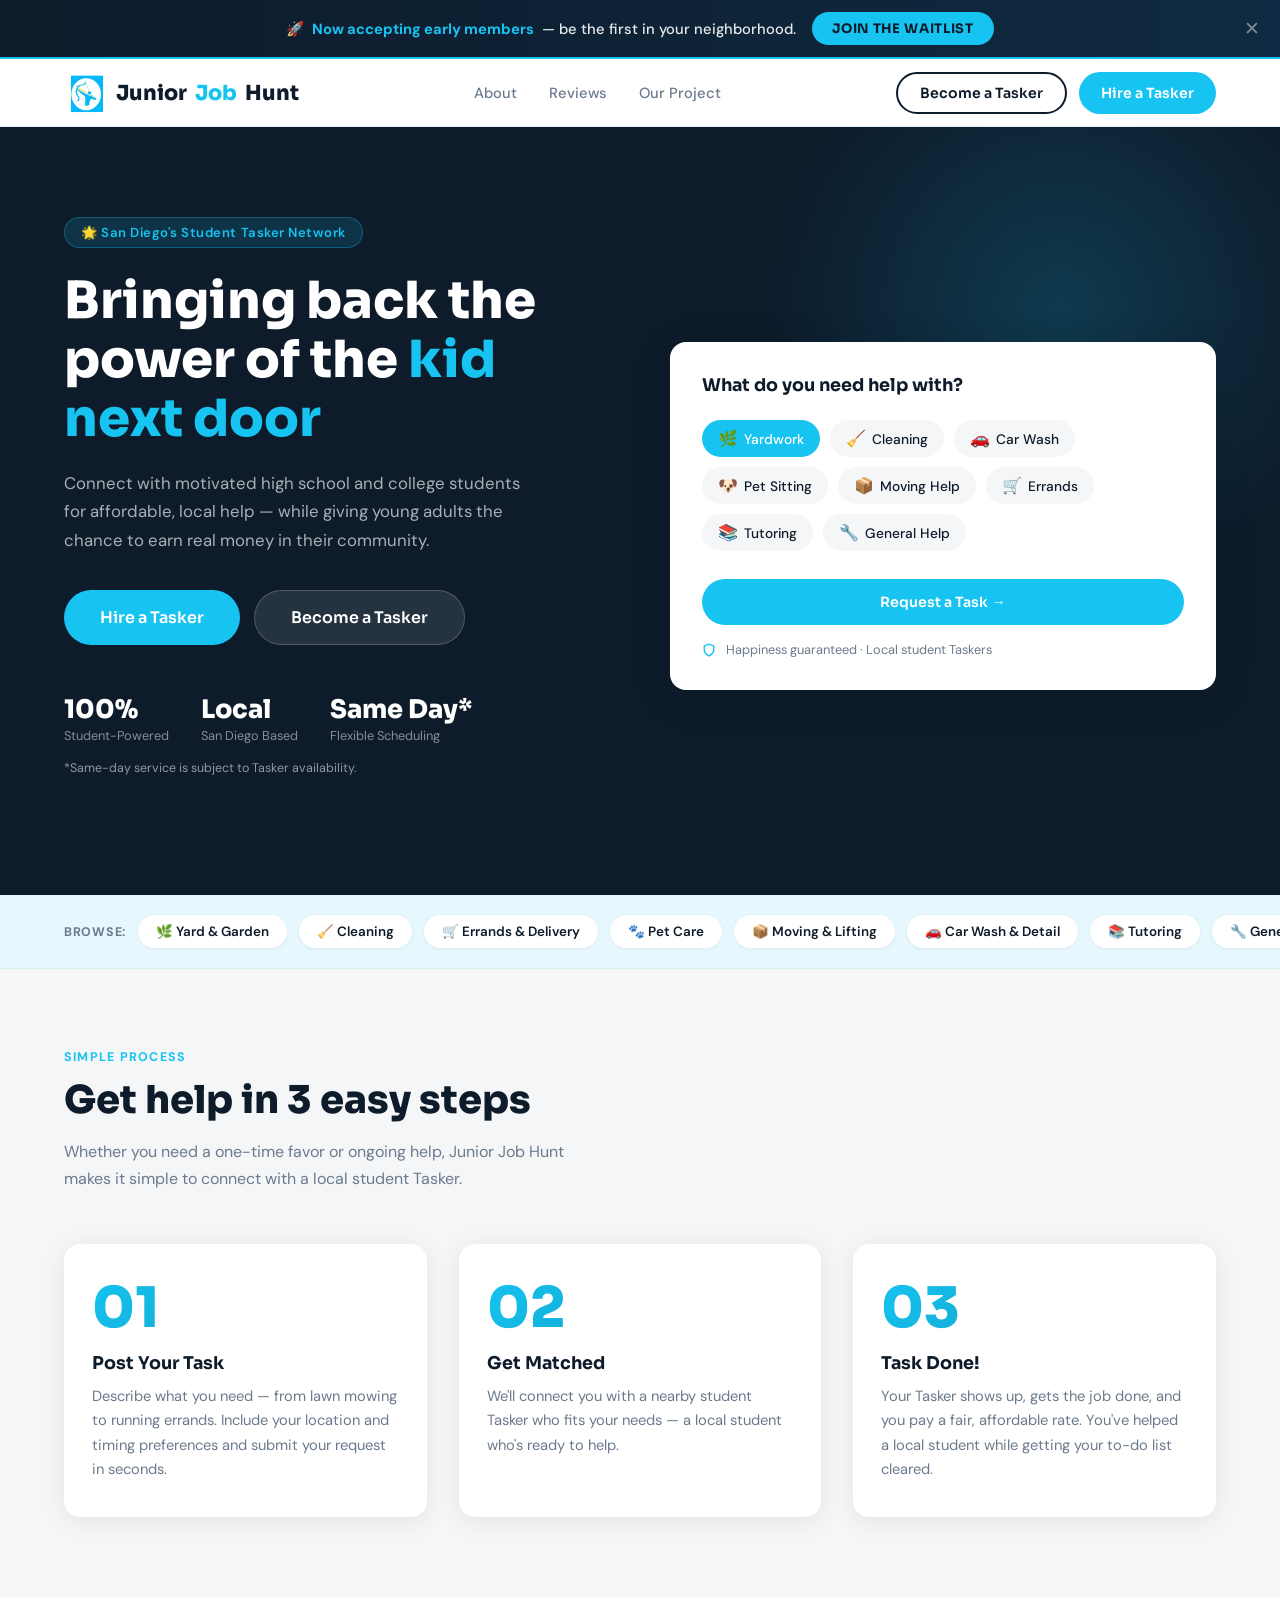
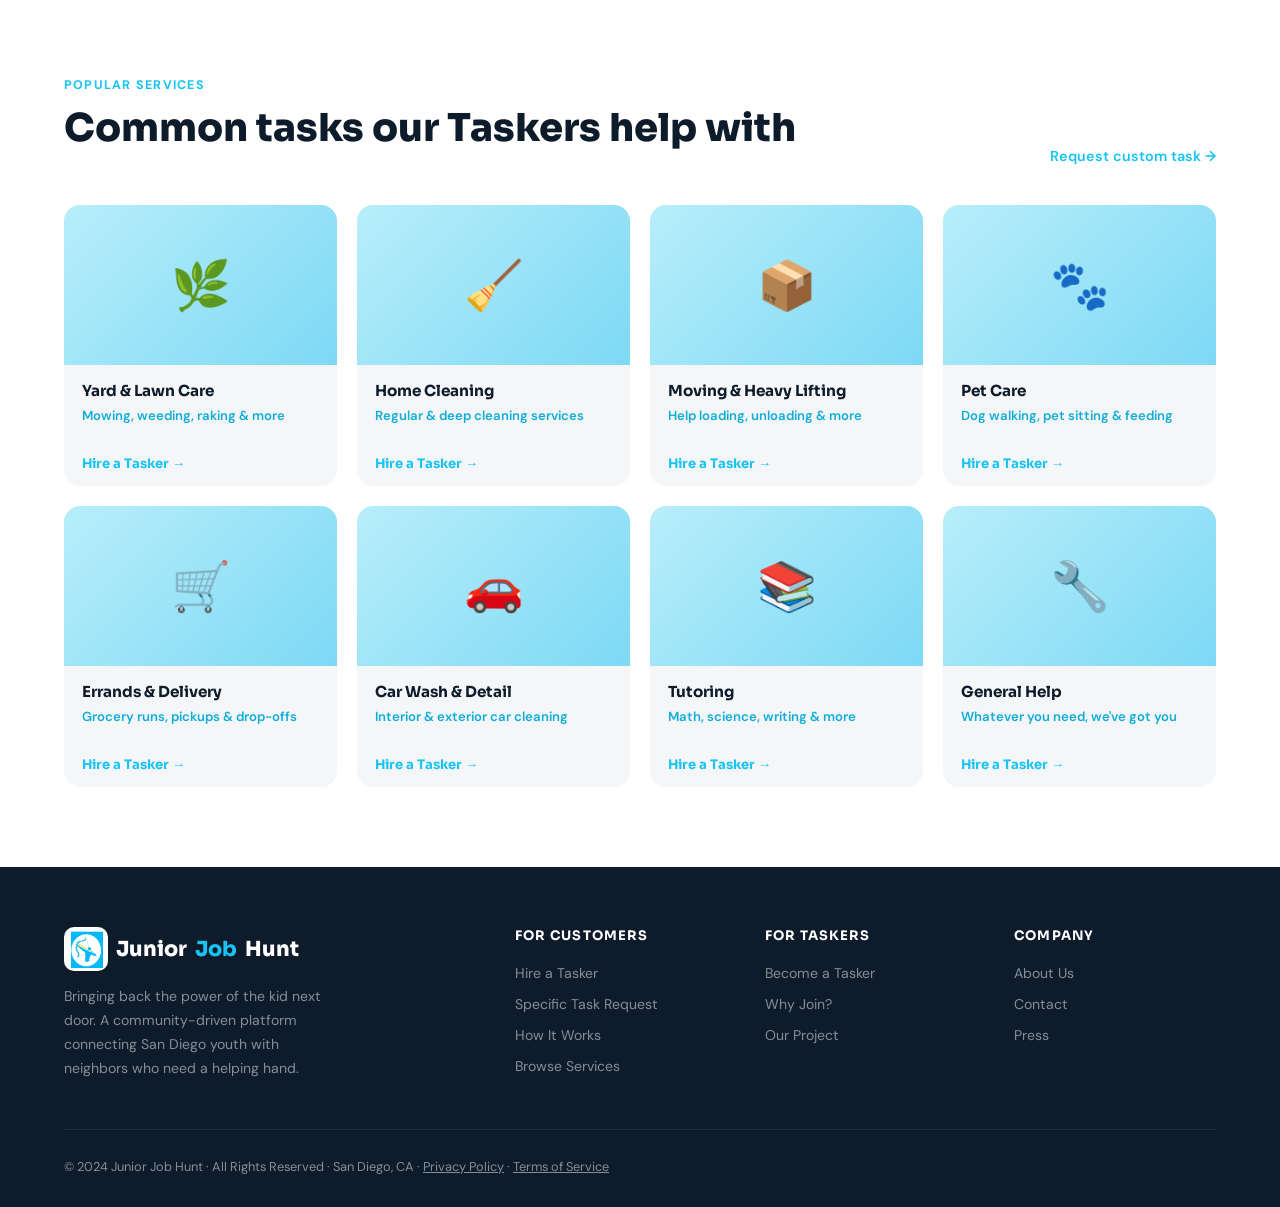
==== index.html @ e60522a0 "Add web app manifest (installable, branded) site.webmanifest + <link rel="manifest"> on all pages — " ====
<!DOCTYPE html>
<html lang="en">
<head>
<meta charset="UTF-8">
<meta name="viewport" content="width=device-width, initial-scale=1.0">
<meta name="description" content="Junior Job Hunt connects San Diego neighbors with motivated local student Taskers for everyday help — yard work, cleaning, pet care, tutoring, errands and more. Local, same-day, student-powered.">
<link rel="canonical" href="https://juniorjobhunt.com/">
<meta name="theme-color" content="#0d1b2a">
<link rel="icon" href="/images/img-0.png">
<link rel="apple-touch-icon" href="/images/img-0.png">
<link rel="manifest" href="/site.webmanifest">
<link rel="preconnect" href="https://fonts.googleapis.com">
<link rel="preconnect" href="https://fonts.gstatic.com" crossorigin>
<meta property="og:type" content="website">
<meta property="og:site_name" content="Junior Job Hunt">
<meta property="og:title" content="Junior Job Hunt – Your Neighbor, Your Tasker">
<meta property="og:description" content="Junior Job Hunt connects San Diego neighbors with motivated local student Taskers for everyday help — yard work, cleaning, pet care, tutoring, errands and more. Local, same-day, student-powered.">
<meta property="og:url" content="https://juniorjobhunt.com/">
<meta property="og:image" content="https://juniorjobhunt.com/images/img-0.png">
<meta name="twitter:card" content="summary">
<meta name="twitter:title" content="Junior Job Hunt – Your Neighbor, Your Tasker">
<meta name="twitter:description" content="Junior Job Hunt connects San Diego neighbors with motivated local student Taskers for everyday help — yard work, cleaning, pet care, tutoring, errands and more. Local, same-day, student-powered.">
<meta name="twitter:image" content="https://juniorjobhunt.com/images/img-0.png">
<title>Junior Job Hunt – Your Neighbor, Your Tasker</title>
<link href="https://fonts.googleapis.com/css2?family=Sora:wght@400;500;600;700;800&family=DM+Sans:wght@400;500&display=swap" rel="stylesheet">
<style>
  :root {
    --mint: #17C3F0;
    --mint-dark: #0FADD8;
    --mint-light: #e6f8fd;
    --navy: #0d1b2a;
    --navy-mid: #1c2e40;
    --gray: #6b7a8d;
    --gray-light: #f4f6f8;
    --white: #ffffff;
    --radius: 16px;
    --shadow: 0 4px 24px rgba(0,0,0,0.08);
    --shadow-hover: 0 8px 36px rgba(0,0,0,0.14);
  }

  * { margin: 0; padding: 0; box-sizing: border-box; }
  html { scroll-behavior: smooth; }
  body { font-family: 'DM Sans', sans-serif; color: var(--navy); background: var(--white); }

  /* NAV */
  nav {
    position: sticky; top: 0; z-index: 100;
    background: var(--white);
    border-bottom: 1px solid #e8ecf0;
    display: flex; align-items: center; justify-content: space-between;
    padding: 0 5%;
    height: 68px;
  }
  .nav-logo {
    font-family: 'Sora', sans-serif;
    font-weight: 800; font-size: 1.3rem;
    color: var(--navy);
    display: flex; align-items: center; gap: 8px;
    text-decoration: none;
  }
  .nav-logo span { color: var(--mint); }
  .nav-links { display: flex; align-items: center; gap: 32px; }
  .nav-links a {
    text-decoration: none; color: var(--gray);
    font-size: 0.92rem; font-weight: 500;
    transition: color 0.2s;
  }
  .nav-links a:hover { color: var(--navy); }
  .nav-ctas { display: flex; gap: 12px; }
  .btn {
    display: inline-flex; align-items: center; justify-content: center;
    padding: 10px 22px; border-radius: 50px;
    font-family: 'Sora', sans-serif; font-weight: 600; font-size: 0.88rem;
    cursor: pointer; transition: all 0.2s; text-decoration: none;
    border: none;
  }
  .btn-outline {
    border: 2px solid var(--navy); color: var(--navy); background: transparent;
  }
  .btn-outline:hover { background: var(--navy); color: var(--white); }
  .btn-primary { background: var(--mint); color: var(--white); }
  .btn-primary:hover { background: var(--mint-dark); transform: translateY(-1px); }
  .btn-lg { padding: 16px 36px; font-size: 1rem; }

  /* HERO */
  .hero {
    background: var(--navy);
    position: relative; overflow: hidden;
    padding: 90px 5% 80px;
    display: grid; grid-template-columns: 1fr 1fr; gap: 60px; align-items: center;
    min-height: 560px;
  }
  .hero::before {
    content: '';
    position: absolute; top: -120px; right: -80px;
    width: 600px; height: 600px;
    background: radial-gradient(circle, rgba(23,195,240,0.18) 0%, transparent 70%);
    pointer-events: none;
  }
  .hero-badge {
    display: inline-flex; align-items: center; gap: 8px;
    background: rgba(23,195,240,0.15);
    border: 1px solid rgba(23,195,240,0.3);
    color: var(--mint); padding: 6px 16px; border-radius: 50px;
    font-size: 0.82rem; font-weight: 600; letter-spacing: 0.04em;
    margin-bottom: 24px;
  }
  .hero h1 {
    font-family: 'Sora', sans-serif;
    font-size: clamp(2.2rem, 4vw, 3.4rem);
    font-weight: 800; line-height: 1.15;
    color: var(--white); margin-bottom: 20px;
  }
  .hero h1 em { color: var(--mint); font-style: normal; }
  .hero p {
    color: rgba(255,255,255,0.65);
    font-size: 1.05rem; line-height: 1.7;
    margin-bottom: 36px; max-width: 480px;
  }
  .hero-btns { display: flex; gap: 14px; flex-wrap: wrap; }
  .btn-secondary { background: rgba(255,255,255,0.1); color: var(--white); border: 1px solid rgba(255,255,255,0.2); }
  .btn-secondary:hover { background: rgba(255,255,255,0.18); }

  .hero-stats {
    display: flex; gap: 32px; margin-top: 48px;
  }
  .stat { }
  .stat-num {
    font-family: 'Sora', sans-serif;
    font-size: 1.6rem; font-weight: 800; color: var(--white);
  }
  .stat-label { font-size: 0.8rem; color: rgba(255,255,255,0.5); margin-top: 2px; }

  .hero-card {
    background: var(--white);
    border-radius: var(--radius);
    padding: 32px;
    box-shadow: var(--shadow-hover);
    position: relative;
  }
  .hero-card h3 {
    font-family: 'Sora', sans-serif;
    font-size: 1.1rem; font-weight: 700;
    margin-bottom: 24px; color: var(--navy);
  }
  .service-chips { display: flex; flex-wrap: wrap; gap: 10px; margin-bottom: 28px; }
  .chip {
    background: var(--gray-light); color: var(--navy);
    padding: 8px 16px; border-radius: 50px;
    font-size: 0.86rem; font-weight: 500; cursor: pointer;
    transition: all 0.2s;
    display: flex; align-items: center; gap: 6px;
  }
  .chip:hover, .chip.active { background: var(--mint); color: var(--white); }
  .chip-icon { font-size: 1rem; }
  .hero-card .btn-primary { width: 100%; justify-content: center; padding: 14px; }
  .trust-row {
    display: flex; align-items: center; gap: 10px;
    margin-top: 16px; font-size: 0.8rem; color: var(--gray);
  }
  .trust-row svg { flex-shrink: 0; }

  /* CATEGORY STRIP */
  .category-strip {
    background: var(--mint-light);
    padding: 20px 5%;
    display: flex; align-items: center; gap: 12px;
    overflow-x: auto; scrollbar-width: none;
    border-bottom: 1px solid #d4f0e3;
  }
  .category-strip::-webkit-scrollbar { display: none; }
  .cat-pill {
    white-space: nowrap; padding: 8px 18px;
    background: var(--white); border-radius: 50px;
    font-size: 0.84rem; font-weight: 600; color: var(--navy);
    cursor: pointer; transition: all 0.2s;
    box-shadow: 0 1px 4px rgba(0,0,0,0.06);
    text-decoration: none;
  }
  .cat-pill:hover { background: var(--mint); color: var(--white); }

  /* SECTION COMMONS */
  section { padding: 80px 5%; }
  .section-label {
    font-size: 0.78rem; letter-spacing: 0.1em; font-weight: 700;
    color: var(--mint); text-transform: uppercase; margin-bottom: 12px;
  }
  .section-title {
    font-family: 'Sora', sans-serif;
    font-size: clamp(1.6rem, 3vw, 2.4rem);
    font-weight: 800; color: var(--navy);
    margin-bottom: 14px; line-height: 1.2;
  }
  .section-sub { color: var(--gray); font-size: 1rem; line-height: 1.7; max-width: 540px; }

  /* HOW IT WORKS */
  .how-it-works { background: var(--gray-light); }
  .how-grid {
    display: grid; grid-template-columns: repeat(3, 1fr); gap: 32px;
    margin-top: 52px;
  }
  .how-card {
    background: var(--white); border-radius: var(--radius);
    padding: 36px 28px;
    box-shadow: var(--shadow);
    transition: transform 0.25s, box-shadow 0.25s;
    position: relative; overflow: hidden;
  }
  .how-card:hover { transform: translateY(-4px); box-shadow: var(--shadow-hover); }
  .how-num {
    font-family: 'Sora', sans-serif;
    font-size: 3.5rem; font-weight: 800;
    color: var(--mint-light); line-height: 1;
    margin-bottom: 16px;
    background: linear-gradient(135deg, var(--mint) 0%, #0891b2 100%);
    -webkit-background-clip: text; -webkit-text-fill-color: transparent;
  }
  .how-card h3 { font-family: 'Sora', sans-serif; font-size: 1.1rem; font-weight: 700; margin-bottom: 10px; }
  .how-card p { color: var(--gray); font-size: 0.92rem; line-height: 1.65; }

  /* POPULAR TASKS */
  .tasks-header {
    display: flex; align-items: flex-end; justify-content: space-between;
    margin-bottom: 40px;
  }
  .tasks-grid {
    display: grid;
    grid-template-columns: repeat(4, 1fr);
    gap: 20px;
  }
  .task-card {
    border-radius: var(--radius);
    overflow: hidden;
    background: var(--gray-light);
    cursor: pointer;
    transition: all 0.25s;
    position: relative;
  }
  .task-card:hover { transform: translateY(-4px); box-shadow: var(--shadow-hover); }
  .task-card-img {
    width: 100%; height: 160px; object-fit: cover;
    background: linear-gradient(135deg, #b8eefa, #7dd9f5);
    display: flex; align-items: center; justify-content: center;
    font-size: 3rem;
  }
  .task-card-body { padding: 16px 18px 20px; }
  .task-card-body h4 { font-family: 'Sora', sans-serif; font-size: 0.95rem; font-weight: 700; margin-bottom: 4px; }
  .task-card-body span { font-size: 0.82rem; color: var(--mint-dark); font-weight: 600; }
  .view-all { color: var(--mint); font-weight: 600; font-size: 0.9rem; text-decoration: none; }
  .view-all:hover { text-decoration: underline; }

  /* TRUST SECTION */
  .trust-section {
    background: var(--navy);
    display: grid; grid-template-columns: 1fr 1fr; gap: 80px; align-items: center;
  }
  .trust-section .section-title { color: var(--white); }
  .trust-section .section-sub { color: rgba(255,255,255,0.55); }
  .trust-list { margin-top: 40px; display: flex; flex-direction: column; gap: 28px; }
  .trust-item { display: flex; gap: 18px; align-items: flex-start; }
  .trust-icon {
    width: 48px; height: 48px; border-radius: 12px;
    background: rgba(23,195,240,0.15);
    display: flex; align-items: center; justify-content: center;
    font-size: 1.3rem; flex-shrink: 0;
  }
  .trust-item h4 { font-family: 'Sora', sans-serif; font-size: 1rem; font-weight: 700; color: var(--white); margin-bottom: 4px; }
  .trust-item p { color: rgba(255,255,255,0.5); font-size: 0.88rem; line-height: 1.6; }
  .trust-img-block {
    background: var(--navy-mid);
    border-radius: var(--radius);
    padding: 40px;
    display: flex; flex-direction: column; gap: 20px;
  }
  .pledge-badge {
    background: rgba(23,195,240,0.12);
    border: 1px solid rgba(23,195,240,0.25);
    border-radius: 12px; padding: 24px;
    text-align: center;
  }
  .pledge-badge .big-icon { font-size: 2.5rem; margin-bottom: 12px; }
  .pledge-badge h3 { font-family: 'Sora', sans-serif; color: var(--white); font-size: 1.1rem; margin-bottom: 6px; }
  .pledge-badge p { color: rgba(255,255,255,0.5); font-size: 0.84rem; }
  .mini-stats { display: grid; grid-template-columns: 1fr 1fr; gap: 12px; }
  .mini-stat {
    background: rgba(255,255,255,0.05);
    border-radius: 12px; padding: 18px; text-align: center;
  }
  .mini-stat .n { font-family: 'Sora', sans-serif; color: var(--white); font-size: 1.4rem; font-weight: 800; }
  .mini-stat .l { color: rgba(255,255,255,0.4); font-size: 0.78rem; margin-top: 2px; }

  /* TESTIMONIALS */
  .testimonials { background: var(--white); }
  .reviews-grid {
    display: grid; grid-template-columns: repeat(3, 1fr); gap: 24px;
    margin-top: 48px;
  }
  .review-card {
    background: var(--gray-light);
    border-radius: var(--radius); padding: 28px;
    transition: box-shadow 0.2s;
  }
  .review-card:hover { box-shadow: var(--shadow); }
  .stars { color: #f5a623; font-size: 0.9rem; margin-bottom: 14px; letter-spacing: 2px; }
  .review-card p { color: var(--navy); font-size: 0.92rem; line-height: 1.7; margin-bottom: 20px; }
  .reviewer { display: flex; align-items: center; gap: 12px; }
  .avatar {
    width: 40px; height: 40px; border-radius: 50%;
    background: linear-gradient(135deg, var(--mint), #0891b2);
    display: flex; align-items: center; justify-content: center;
    color: white; font-weight: 700; font-size: 0.9rem;
    font-family: 'Sora', sans-serif;
  }
  .reviewer-info strong { display: block; font-size: 0.88rem; font-weight: 700; }
  .reviewer-info span { font-size: 0.78rem; color: var(--gray); }

  /* CTA BANNER */
  .cta-banner {
    background: linear-gradient(135deg, var(--mint) 0%, #0891b2 100%);
    padding: 70px 5%;
    text-align: center;
    position: relative; overflow: hidden;
  }
  .cta-banner::before {
    content: '';
    position: absolute; top: -100px; left: -100px;
    width: 400px; height: 400px;
    background: rgba(255,255,255,0.08);
    border-radius: 50%;
  }
  .cta-banner::after {
    content: '';
    position: absolute; bottom: -80px; right: -80px;
    width: 300px; height: 300px;
    background: rgba(255,255,255,0.06);
    border-radius: 50%;
  }
  .cta-banner h2 {
    font-family: 'Sora', sans-serif;
    font-size: clamp(1.8rem, 3vw, 2.8rem);
    font-weight: 800; color: var(--white);
    margin-bottom: 14px; position: relative; z-index: 1;
  }
  .cta-banner p { color: rgba(255,255,255,0.75); font-size: 1.05rem; margin-bottom: 36px; position: relative; z-index: 1; }
  .cta-banner .btn-group { display: flex; gap: 16px; justify-content: center; position: relative; z-index: 1; }
  .btn-white { background: var(--white); color: var(--mint); }
  .btn-white:hover { background: #f0fdf8; transform: translateY(-1px); }
  .btn-ghost { background: transparent; border: 2px solid rgba(255,255,255,0.6); color: var(--white); }
  .btn-ghost:hover { border-color: white; background: rgba(255,255,255,0.1); }

  /* FOOTER */
  footer {
    background: var(--navy);
    padding: 60px 5% 32px;
    color: rgba(255,255,255,0.5);
  }
  .footer-grid {
    display: grid; grid-template-columns: 2fr 1fr 1fr 1fr;
    gap: 48px; margin-bottom: 48px;
  }
  .footer-brand .nav-logo { margin-bottom: 14px; }
  .footer-brand p { font-size: 0.88rem; line-height: 1.7; max-width: 280px; }
  .footer-col h5 {
    font-family: 'Sora', sans-serif;
    font-size: 0.82rem; font-weight: 700;
    color: var(--white); text-transform: uppercase;
    letter-spacing: 0.08em; margin-bottom: 18px;
  }
  .footer-col ul { list-style: none; display: flex; flex-direction: column; gap: 10px; }
  .footer-col ul li a { color: rgba(255,255,255,0.5); text-decoration: none; font-size: 0.88rem; transition: color 0.2s; }
  .footer-col ul li a:hover { color: var(--mint); }
  .footer-bottom {
    border-top: 1px solid rgba(255,255,255,0.08);
    padding-top: 28px;
    display: flex; align-items: center; justify-content: space-between;
    font-size: 0.8rem;
  }
  .social-row { display: flex; gap: 14px; }
  .social-btn {
    width: 36px; height: 36px; border-radius: 8px;
    background: rgba(255,255,255,0.08);
    display: flex; align-items: center; justify-content: center;
    color: rgba(255,255,255,0.5); text-decoration: none; font-size: 0.9rem;
    transition: all 0.2s;
  }
  .social-btn:hover { background: var(--mint); color: var(--white); }

  /* RESPONSIVE */
  @media (max-width: 900px) {
    .hero { grid-template-columns: 1fr; gap: 40px; }
    .how-grid { grid-template-columns: 1fr; }
    .tasks-grid { grid-template-columns: repeat(2, 1fr); }
    .trust-section { grid-template-columns: 1fr; }
    .reviews-grid { grid-template-columns: 1fr; }
    .footer-grid { grid-template-columns: 1fr 1fr; }
  }
  @media (max-width: 600px) {
    .tasks-grid { grid-template-columns: 1fr; }
    .footer-grid { grid-template-columns: 1fr; }
    .hero-stats { gap: 20px; }
    .nav-links { display: none; }
  }



  /* FEATURED REVIEW */
  .featured-review {
    display: grid;
    grid-template-columns: 1fr 1.6fr;
    gap: 52px;
    align-items: center;
    background: var(--gray-light);
    border-radius: 24px;
    padding: 48px;
  }
  .featured-review-left blockquote {
    font-size: 1.08rem;
    line-height: 1.75;
    color: var(--navy);
    font-style: italic;
    border-left: 4px solid var(--mint);
    padding-left: 20px;
    margin: 0;
  }
  .review-badge {
    display: inline-flex;
    align-items: center;
    gap: 7px;
    margin-top: 20px;
    background: #e6f8fd;
    color: #0891b2;
    padding: 7px 14px;
    border-radius: 50px;
    font-size: 0.8rem;
    font-weight: 700;
  }
  .before-after {
    display: grid;
    grid-template-columns: 1fr auto 1fr;
    gap: 16px;
    align-items: center;
  }
  .ba-card {
    position: relative;
    border-radius: 16px;
    overflow: hidden;
    box-shadow: var(--shadow-hover);
  }
  .ba-card img {
    width: 100%;
    height: 320px;
    object-fit: cover;
    display: block;
  }
  .ba-label {
    position: absolute;
    top: 12px; left: 12px;
    padding: 5px 12px;
    border-radius: 50px;
    font-family: 'Sora', sans-serif;
    font-size: 0.75rem;
    font-weight: 800;
    letter-spacing: 0.08em;
    z-index: 1;
  }
  .ba-before { background: rgba(0,0,0,0.65); color: #fff; }
  .ba-after { background: var(--mint); color: #fff; }
  .ba-arrow {
    font-size: 1.8rem;
    color: var(--mint);
    font-weight: 800;
    text-align: center;
  }

  @media (max-width: 900px) {
    .featured-review { grid-template-columns: 1fr; padding: 28px; gap: 32px; }
    .before-after { grid-template-columns: 1fr; }
    .ba-arrow { transform: rotate(90deg); text-align: center; }
    .ba-card img { height: 220px; }
  }


  .task-card-cta {
    padding: 10px 18px 14px;
    font-size: 0.82rem;
    font-weight: 700;
    color: var(--mint);
    font-family: 'Sora', sans-serif;
  }
  .task-card:hover .task-card-cta {
    color: var(--mint-dark);
  }

  /* WHERE IT STARTED */
  .where-started { background: var(--gray-light); }
  .story-grid {
    display: grid;
    grid-template-columns: 1.4fr 1fr;
    gap: 24px;
    margin-top: 48px;
  }
  .story-card {
    border-radius: var(--radius);
    overflow: hidden;
    box-shadow: var(--shadow);
    background: var(--white);
    transition: transform 0.25s, box-shadow 0.25s;
  }
  .story-card:hover { transform: translateY(-4px); box-shadow: var(--shadow-hover); }
  .story-card img {
    width: 100%; height: 320px;
    object-fit: cover; display: block;
  }
  .story-card-large img { height: 380px; }
  .story-caption {
    padding: 16px 20px;
    font-size: 0.86rem; color: var(--gray);
    font-style: italic; line-height: 1.5;
    border-top: 1px solid #eee;
  }

  /* PARTNERS */
  .partners-section { background: var(--white); }
  .partners-grid {
    display: flex;
    flex-wrap: wrap;
    gap: 20px;
    margin-top: 48px;
    align-items: center;
    justify-content: center;
  }
  .partner-card {
    background: var(--gray-light);
    border-radius: var(--radius);
    padding: 28px 32px;
    display: flex; align-items: center; justify-content: center;
    flex: 1 1 200px; max-width: 260px;
    min-height: 120px;
    transition: transform 0.2s, box-shadow 0.2s;
    box-shadow: 0 2px 8px rgba(0,0,0,0.05);
  }
  .partner-card-dark {
    background: #111;
  }
  .partner-card:hover { transform: translateY(-3px); box-shadow: var(--shadow); }
  .partner-card img {
    width: 100%; max-height: 80px;
    object-fit: contain; display: block;
  }

  @media (max-width: 700px) {
    .story-grid { grid-template-columns: 1fr; }
    .partner-card { max-width: 100%; }
  }

  /* ANIMATIONS */
  @keyframes fadeUp {
    from { opacity: 0; transform: translateY(24px); }
    to { opacity: 1; transform: translateY(0); }
  }
  .hero-content > * {
    animation: fadeUp 0.7s ease both;
  }
  .hero-content > *:nth-child(1) { animation-delay: 0.1s; }
  .hero-content > *:nth-child(2) { animation-delay: 0.2s; }
  .hero-content > *:nth-child(3) { animation-delay: 0.3s; }
  .hero-content > *:nth-child(4) { animation-delay: 0.4s; }
  .hero-content > *:nth-child(5) { animation-delay: 0.5s; }
  .hero-card { animation: fadeUp 0.7s 0.35s ease both; }
</style>
<link rel="stylesheet" href="styles.css?v=2">
<style>
  /* ── WAITLIST BANNER ── */
  .waitlist-banner {
    background: linear-gradient(90deg, var(--navy) 0%, #0f2a42 100%);
    border-bottom: 2px solid var(--mint);
    padding: 12px 5%;
    display: flex; align-items: center; justify-content: center; gap: 16px;
    position: relative; z-index: 101;
  }
  .waitlist-banner p {
    color: rgba(255,255,255,0.9);
    font-family: 'DM Sans', sans-serif;
    font-size: 0.92rem; font-weight: 500;
    display: flex; align-items: center; gap: 8px;
  }
  .waitlist-banner p strong { color: var(--mint); }
  .waitlist-banner .btn-waitlist {
    background: var(--mint); color: var(--navy);
    font-family: 'Sora', sans-serif; font-weight: 700;
    font-size: 0.82rem; letter-spacing: 0.05em; text-transform: uppercase;
    padding: 8px 20px; border-radius: 50px; border: none;
    cursor: pointer; white-space: nowrap;
    transition: background 0.2s, transform 0.15s;
    flex-shrink: 0;
  }
  .waitlist-banner .btn-waitlist:hover { background: #fff; transform: translateY(-1px); }
  .waitlist-banner .banner-close {
    position: absolute; right: 20px; top: 50%; transform: translateY(-50%);
    background: none; border: none; color: rgba(255,255,255,0.45);
    font-size: 1.2rem; cursor: pointer; line-height: 1;
    transition: color 0.2s;
  }
  .waitlist-banner .banner-close:hover { color: var(--white); }

  /* ── WAITLIST MODAL ── */
  .wl-overlay {
    display: none; position: fixed; inset: 0; z-index: 1000;
    background: rgba(13,27,42,0.75); backdrop-filter: blur(4px);
    align-items: center; justify-content: center; padding: 20px;
  }
  .wl-overlay.open { display: flex; }
  .wl-modal {
    background: var(--white); border-radius: 20px;
    padding: 40px 36px; width: 100%; max-width: 480px;
    position: relative; box-shadow: 0 24px 80px rgba(0,0,0,0.2);
    animation: wlFadeIn 0.25s ease;
  }
  @keyframes wlFadeIn {
    from { opacity: 0; transform: translateY(16px); }
    to   { opacity: 1; transform: translateY(0); }
  }
  .wl-modal .wl-close {
    position: absolute; top: 16px; right: 20px;
    background: none; border: none; font-size: 1.4rem;
    color: var(--gray); cursor: pointer; line-height: 1;
  }
  .wl-modal .wl-close:hover { color: var(--navy); }
  .wl-modal .wl-badge {
    display: inline-block; background: var(--mint-light); color: var(--mint-dark);
    font-size: 0.75rem; font-weight: 700; letter-spacing: 0.06em;
    text-transform: uppercase; padding: 4px 12px; border-radius: 50px;
    margin-bottom: 14px;
  }
  .wl-modal h2 {
    font-family: 'Sora', sans-serif; font-size: 1.6rem;
    font-weight: 800; color: var(--navy); margin-bottom: 6px;
  }
  .wl-modal .wl-sub {
    color: var(--gray); font-size: 0.92rem; margin-bottom: 28px; line-height: 1.5;
  }
  .wl-form { display: flex; flex-direction: column; gap: 14px; }
  .wl-form label {
    font-size: 0.82rem; font-weight: 600; color: var(--navy);
    margin-bottom: 4px; display: block;
  }
  .wl-form input {
    width: 100%; padding: 12px 16px;
    border: 1.5px solid #dde2e8; border-radius: 10px;
    font-family: 'DM Sans', sans-serif; font-size: 0.95rem; color: var(--navy);
    transition: border-color 0.2s, box-shadow 0.2s;
    outline: none; background: var(--white);
  }
  .wl-form input:focus {
    border-color: var(--mint);
    box-shadow: 0 0 0 3px rgba(23,195,240,0.15);
  }
  .wl-form input.error { border-color: #e05050; }
  .wl-honeypot { display: none; }
  .wl-submit {
    margin-top: 6px; width: 100%;
    background: var(--mint); color: var(--navy);
    font-family: 'Sora', sans-serif; font-weight: 700;
    font-size: 0.95rem; padding: 14px;
    border: none; border-radius: 50px; cursor: pointer;
    transition: background 0.2s, transform 0.15s;
  }
  .wl-submit:hover { background: var(--mint-dark); color: var(--white); transform: translateY(-1px); }
  .wl-submit:disabled { opacity: 0.6; cursor: not-allowed; transform: none; }
  .wl-error {
    color: #c0392b; font-size: 0.84rem; margin-top: 4px;
    display: none;
  }
  .wl-error.show { display: block; }
  .wl-success { text-align: center; padding: 20px 0; }
  .wl-success .wl-check { font-size: 2.8rem; margin-bottom: 14px; }
  .wl-success h3 {
    font-family: 'Sora', sans-serif; font-size: 1.3rem;
    font-weight: 800; color: var(--navy); margin-bottom: 8px;
  }
  .wl-success p { color: var(--gray); font-size: 0.92rem; line-height: 1.6; }

  @media (max-width: 600px) {
    .waitlist-banner { flex-wrap: wrap; gap: 10px; padding-right: 44px; }
    .waitlist-banner p { font-size: 0.84rem; }
    .wl-modal { padding: 32px 22px; }
    /* Mobile nav: show only the primary CTA so the logo + buttons don't overlap.
       Kept inline (not just in styles.css) so it can't be defeated by stylesheet caching. */
    .nav-ctas .btn-outline { display: none; }
  }
</style>
<script type="application/ld+json">{"@context":"https://schema.org","@type":"Organization","name":"Junior Job Hunt","url":"https://juniorjobhunt.com","logo":"https://juniorjobhunt.com/images/img-0.png","description":"Junior Job Hunt connects San Diego neighbors with local student Taskers for everyday help.","areaServed":"San Diego, CA","email":"outreach@juniorjobhunt.com"}</script>
</head>
<body>

<!-- WAITLIST BANNER -->
<div class="waitlist-banner" id="waitlistBanner">
  <p>🚀 <strong>Now accepting early members</strong> — be the first in your neighborhood.</p>
  <button class="btn-waitlist" onclick="openWaitlist()">Join the Waitlist</button>
  <button class="banner-close" onclick="dismissBanner()" aria-label="Dismiss">✕</button>
</div>

<!-- WAITLIST MODAL -->
<div class="wl-overlay" id="wlOverlay" onclick="closeWaitlistOnBackdrop(event)">
  <div class="wl-modal" role="dialog" aria-modal="true" aria-labelledby="wlTitle">
    <button class="wl-close" onclick="closeWaitlist()" aria-label="Close">✕</button>
    <div id="wlFormView">
      <div class="wl-badge">Early Access</div>
      <h2 id="wlTitle">Join the Waitlist</h2>
      <p class="wl-sub">Be the first to know when JuniorJobHunt launches in your area. No spam — ever.</p>
      <form class="wl-form" id="wlForm" onsubmit="submitWaitlist(event)">
        <div>
          <label for="wlName">Full Name</label>
          <input aria-label="fullName" type="text" id="wlName" name="fullName" placeholder="Jane Smith" autocomplete="name" required>
        </div>
        <div>
          <label for="wlEmail">Email</label>
          <input aria-label="email" type="email" id="wlEmail" name="email" placeholder="jane@example.com" autocomplete="email" required>
        </div>
        <div>
          <label for="wlPhone">Phone Number</label>
          <input aria-label="phone" type="tel" id="wlPhone" name="phone" placeholder="(555) 000-0000" autocomplete="tel" required>
        </div>
        <div>
          <label for="wlCity">City</label>
          <input aria-label="city" type="text" id="wlCity" name="city" placeholder="San Diego" autocomplete="address-level2" required>
        </div>
        <!-- Honeypot — hidden from real users, filled by bots -->
        <div class="wl-honeypot" aria-hidden="true">
          <input type="text" name="website" tabindex="-1" autocomplete="off">
          <input type="text" name="address" tabindex="-1" autocomplete="off">
        </div>
        <label style="display:flex;align-items:flex-start;gap:9px;margin-top:16px;font-size:0.8rem;color:#475569;line-height:1.5;cursor:pointer;"><input type="checkbox" name="consent" required style="margin-top:2px;width:16px;height:16px;flex-shrink:0;accent-color:#17C3F0;cursor:pointer;"><span>I agree to the <a href="privacy.html" target="_blank" style="color:#17C3F0;font-weight:600;text-decoration:none;">Privacy Policy</a> and <a href="terms.html" target="_blank" style="color:#17C3F0;font-weight:600;text-decoration:none;">Terms of Service</a>.</span></label>
        <p class="wl-error" id="wlError"></p>
        <button type="submit" class="wl-submit" id="wlSubmit">Reserve My Spot →</button>
      </form>
    </div>
    <div class="wl-success" id="wlSuccess" style="display:none;">
      <div class="wl-check">🎉</div>
      <h3>You're on the list!</h3>
      <p>Thanks for joining. We'll reach out as soon as JuniorJobHunt is live in your area.</p>
    </div>
  </div>
</div>

<!-- NAV -->
<nav>
  <a href="#" class="nav-logo"><img decoding="async" src="images/img-0.png" alt="Junior Job Hunt" style="height:44px;width:44px;border-radius:10px;"> Junior<span>Job</span>Hunt</a>
  <div class="nav-links">
    <a href="why.html">About</a>
    <a href="results.html">Reviews</a>
    <a href="https://www.sandiego.edu/news/detail.php?_focus=91272" target="_blank" rel="noopener noreferrer">Our Project</a>
  </div>
  <div class="nav-ctas">
    <a href="#" class="btn btn-outline" onclick="openModal('tasker');return false;">Become a Tasker</a>
    <a href="#" class="btn btn-primary" onclick="openModal('customer');return false;">Hire a Tasker</a>
  </div>
</nav>

<!-- HERO -->
<section class="hero">
  <div class="hero-content">
    <div class="hero-badge">
      🌟 San Diego's Student Tasker Network
    </div>
    <h1>Bringing back the power of the <em>kid next door</em></h1>
    <p>Connect with motivated high school and college students for affordable, local help — while giving young adults the chance to earn real money in their community.</p>
    <div class="hero-btns">
      <a href="#" class="btn btn-primary btn-lg" onclick="openModal('customer');return false;">Hire a Tasker</a>
      <a href="#" class="btn btn-secondary btn-lg" onclick="openModal('tasker');return false;">Become a Tasker</a>
    </div>
    <div class="hero-stats">
      <div class="stat">
        <div class="stat-num">100%</div>
        <div class="stat-label">Student-Powered</div>
      </div>
      <div class="stat">
        <div class="stat-num">Local</div>
        <div class="stat-label">San Diego Based</div>
      </div>
      <div class="stat">
        <div class="stat-num">Same Day*</div>
        <div class="stat-label">Flexible Scheduling</div>
      </div>
    </div>
    <p style="color:rgba(255,255,255,0.55);font-size:0.78rem;margin-top:14px;">*Same-day service is subject to Tasker availability.</p>
  </div>

  <div class="hero-card">
    <h3>What do you need help with?</h3>
    <div class="service-chips">
      <div class="chip active"><span class="chip-icon">🌿</span>Yardwork</div>
      <div class="chip"><span class="chip-icon">🧹</span>Cleaning</div>
      <div class="chip"><span class="chip-icon">🚗</span>Car Wash</div>
      <div class="chip"><span class="chip-icon">🐶</span>Pet Sitting</div>
      <div class="chip"><span class="chip-icon">📦</span>Moving Help</div>
      <div class="chip"><span class="chip-icon">🛒</span>Errands</div>
      <div class="chip"><span class="chip-icon">📚</span>Tutoring</div>
      <div class="chip"><span class="chip-icon">🔧</span>General Help</div>
    </div>
    <a href="#" class="btn btn-primary" onclick="openModal('customer');return false;">Request a Task →</a>
    <div class="trust-row">
      <svg width="14" height="14" viewBox="0 0 24 24" fill="none" stroke="#17C3F0" stroke-width="2.5"><path d="M12 22s8-4 8-10V5l-8-3-8 3v7c0 6 8 10 8 10z"/></svg>
      Happiness guaranteed · Local student Taskers
    </div>
  </div>
</section>

<!-- CATEGORY STRIP -->
<div class="category-strip">
  <span style="font-size:0.78rem;font-weight:700;color:#6b7a8d;white-space:nowrap;letter-spacing:0.06em;text-transform:uppercase;">Browse:</span>
  <a href="#tasks" class="cat-pill">🌿 Yard & Garden</a>
  <a href="#tasks" class="cat-pill">🧹 Cleaning</a>
  <a href="#tasks" class="cat-pill">🛒 Errands & Delivery</a>
  <a href="#tasks" class="cat-pill">🐾 Pet Care</a>
  <a href="#tasks" class="cat-pill">📦 Moving & Lifting</a>
  <a href="#tasks" class="cat-pill">🚗 Car Wash & Detail</a>
  <a href="#tasks" class="cat-pill">📚 Tutoring</a>
  <a href="#tasks" class="cat-pill">🔧 General Help</a>
  <a href="#tasks" class="cat-pill">🎨 Creative Projects</a>
</div>

<!-- HOW IT WORKS -->
<section class="how-it-works" id="how">
  <div class="section-label">Simple Process</div>
  <div class="section-title">Get help in 3 easy steps</div>
  <div class="section-sub">Whether you need a one-time favor or ongoing help, Junior Job Hunt makes it simple to connect with a local student Tasker.</div>
  <div class="how-grid">
    <div class="how-card">
      <div class="how-num">01</div>
      <h3>Post Your Task</h3>
      <p>Describe what you need — from lawn mowing to running errands. Include your location and timing preferences and submit your request in seconds.</p>
    </div>
    <div class="how-card">
      <div class="how-num">02</div>
      <h3>Get Matched</h3>
      <p>We'll connect you with a nearby student Tasker who fits your needs — a local student who's ready to help.</p>
    </div>
    <div class="how-card">
      <div class="how-num">03</div>
      <h3>Task Done!</h3>
      <p>Your Tasker shows up, gets the job done, and you pay a fair, affordable rate. You've helped a local student while getting your to-do list cleared.</p>
    </div>
  </div>
</section>

<!-- POPULAR TASKS -->
<section id="tasks">
  <div class="tasks-header">
    <div>
      <div class="section-label">Popular Services</div>
      <div class="section-title">Common tasks our Taskers help with</div>
    </div>
    <a href="#" class="view-all" onclick="openModal('customer');return false;">Request custom task →</a>
  </div>
  <div class="tasks-grid">
    <div class="task-card" onclick="openModalWithCategory('Yard Work')" style="cursor:pointer;">
      <div class="task-card-img">🌿</div>
      <div class="task-card-body">
        <h4>Yard & Lawn Care</h4>
        <span>Mowing, weeding, raking & more</span>
      </div>
      <div class="task-card-cta">Hire a Tasker →</div>
    </div>
    <div class="task-card" onclick="openModalWithCategory('Cleaning')" style="cursor:pointer;">
      <div class="task-card-img">🧹</div>
      <div class="task-card-body">
        <h4>Home Cleaning</h4>
        <span>Regular & deep cleaning services</span>
      </div>
      <div class="task-card-cta">Hire a Tasker →</div>
    </div>
    <div class="task-card" onclick="openModalWithCategory('Moving Help')" style="cursor:pointer;">
      <div class="task-card-img">📦</div>
      <div class="task-card-body">
        <h4>Moving & Heavy Lifting</h4>
        <span>Help loading, unloading & more</span>
      </div>
      <div class="task-card-cta">Hire a Tasker →</div>
    </div>
    <div class="task-card" onclick="openModalWithCategory('Pet Care')" style="cursor:pointer;">
      <div class="task-card-img">🐾</div>
      <div class="task-card-body">
        <h4>Pet Care</h4>
        <span>Dog walking, pet sitting & feeding</span>
      </div>
      <div class="task-card-cta">Hire a Tasker →</div>
    </div>
    <div class="task-card" onclick="openModalWithCategory('Errands')" style="cursor:pointer;">
      <div class="task-card-img">🛒</div>
      <div class="task-card-body">
        <h4>Errands & Delivery</h4>
        <span>Grocery runs, pickups & drop-offs</span>
      </div>
      <div class="task-card-cta">Hire a Tasker →</div>
    </div>
    <div class="task-card" onclick="openModalWithCategory('Car Wash')" style="cursor:pointer;">
      <div class="task-card-img">🚗</div>
      <div class="task-card-body">
        <h4>Car Wash & Detail</h4>
        <span>Interior & exterior car cleaning</span>
      </div>
      <div class="task-card-cta">Hire a Tasker →</div>
    </div>
    <div class="task-card" onclick="openModalWithCategory('Tutoring')" style="cursor:pointer;">
      <div class="task-card-img">📚</div>
      <div class="task-card-body">
        <h4>Tutoring</h4>
        <span>Math, science, writing & more</span>
      </div>
      <div class="task-card-cta">Hire a Tasker →</div>
    </div>
    <div class="task-card" onclick="openModalWithCategory('General Help')" style="cursor:pointer;">
      <div class="task-card-img">🔧</div>
      <div class="task-card-body">
        <h4>General Help</h4>
        <span>Whatever you need, we've got you</span>
      </div>
      <div class="task-card-cta">Hire a Tasker →</div>
    </div>
  </div>
</section>


<!-- FOOTER -->
<footer>
  <div class="footer-grid">
    <div class="footer-brand">
      <a href="#" class="nav-logo"><img decoding="async" src="images/img-10.png" alt="Junior Job Hunt" style="height:44px;width:44px;border-radius:10px;"> Junior<span style="color:var(--mint)">Job</span>Hunt</a>
      <p>Bringing back the power of the kid next door. A community-driven platform connecting San Diego youth with neighbors who need a helping hand.</p>
    </div>
    <div class="footer-col">
      <h5>For Customers</h5>
      <ul>
        <li><a href="#" onclick="openModal('customer');return false;">Hire a Tasker</a></li>
        <li><a href="#" onclick="openModal('customer');return false;">Specific Task Request</a></li>
        <li><a href="#how">How It Works</a></li>
        <li><a href="#tasks">Browse Services</a></li>
      </ul>
    </div>
    <div class="footer-col">
      <h5>For Taskers</h5>
      <ul>
        <li><a href="#" onclick="openModal('tasker');return false;">Become a Tasker</a></li>
        <li><a href="why.html">Why Join?</a></li>
        <li><a href="https://www.sandiego.edu/news/detail.php?_focus=91272" target="_blank" rel="noopener noreferrer">Our Project</a></li>
      </ul>
    </div>
    <div class="footer-col">
      <h5>Company</h5>
      <ul>
        <li><a href="why.html">About Us</a></li>
        <li><a href="/cdn-cgi/l/email-protection#f9b38c9790968bb3969bb18c978db99e94989095d79a9694">Contact</a></li>
        <li><a href="https://www.sandiego.edu/news/detail.php?_focus=91272" target="_blank" rel="noopener noreferrer">Press</a></li>
      </ul>
    </div>
  </div>
  <div class="footer-bottom">
    <span>© 2024 Junior Job Hunt · All Rights Reserved · San Diego, CA · <a href="privacy.html" style="color:inherit;">Privacy Policy</a> · <a href="terms.html" style="color:inherit;">Terms of Service</a></span>
  </div>
</footer>


<script src="scripts.js" defer></script>

<!-- MODAL OVERLAY -->
<div id="modal-overlay" onclick="closeModal()" style="display:none;position:fixed;inset:0;background:rgba(0,0,0,0.6);z-index:999;backdrop-filter:blur(4px);transition:opacity 0.2s;"></div>

<!-- BECOME A TASKER MODAL -->
<div id="modal-tasker" role="dialog" aria-modal="true" aria-labelledby="modal-tasker-title" style="display:none;position:fixed;top:50%;left:50%;transform:translate(-50%,-50%);z-index:1000;width:min(580px,95vw);max-height:90vh;overflow-y:auto;background:#fff;border-radius:20px;box-shadow:0 24px 80px rgba(0,0,0,0.25);">
  <div style="background:#0d1b2a;padding:28px 32px 22px;border-radius:20px 20px 0 0;position:sticky;top:0;z-index:1;">
    <button onclick="closeModal()" aria-label="Close" style="position:absolute;top:18px;right:18px;background:rgba(255,255,255,0.12);border:none;color:#fff;width:34px;height:34px;border-radius:50%;cursor:pointer;font-size:1rem;line-height:1;">✕</button>
    <div style="font-size:0.75rem;letter-spacing:0.1em;font-weight:700;color:#17C3F0;text-transform:uppercase;margin-bottom:6px;">Join the Team</div>
    <h2 style="font-family:'Sora',sans-serif;color:#fff;font-size:1.5rem;font-weight:800;margin:0;" id="modal-tasker-title">Become a Tasker</h2>
    <p style="color:rgba(255,255,255,0.5);font-size:0.88rem;margin-top:6px;">Fill in your info and we'll reach out when a task matches your skills.</p>
  </div>
  <form id="form-tasker" onsubmit="submitTasker(event)" style="padding:28px 32px;">
    <div style="display:grid;grid-template-columns:1fr 1fr;gap:16px;">
      <div style="display:flex;flex-direction:column;gap:5px;">
        <label style="font-size:0.79rem;font-weight:700;color:#0d1b2a;">Full Name *</label>
        <input aria-label="Full Name" name="Full Name" required placeholder="Your full name" style="padding:11px 14px;border:1.5px solid #e2e8f0;border-radius:10px;font-size:0.92rem;font-family:'DM Sans',sans-serif;outline:none;" onfocus="this.style.borderColor='#17C3F0'" onblur="this.style.borderColor='#e2e8f0'">
      </div>
      <div style="display:flex;flex-direction:column;gap:5px;">
        <label style="font-size:0.79rem;font-weight:700;color:#0d1b2a;">Age *</label>
        <input aria-label="Age" name="Age" type="number" min="13" max="25" required placeholder="Your age" style="padding:11px 14px;border:1.5px solid #e2e8f0;border-radius:10px;font-size:0.92rem;font-family:'DM Sans',sans-serif;outline:none;" onfocus="this.style.borderColor='#17C3F0'" onblur="this.style.borderColor='#e2e8f0'">
      </div>
      <div style="display:flex;flex-direction:column;gap:5px;">
        <label style="font-size:0.79rem;font-weight:700;color:#0d1b2a;">Email *</label>
        <input aria-label="Email" name="Email" type="email" required placeholder="your@email.com" style="padding:11px 14px;border:1.5px solid #e2e8f0;border-radius:10px;font-size:0.92rem;font-family:'DM Sans',sans-serif;outline:none;" onfocus="this.style.borderColor='#17C3F0'" onblur="this.style.borderColor='#e2e8f0'">
      </div>
      <div style="display:flex;flex-direction:column;gap:5px;">
        <label style="font-size:0.79rem;font-weight:700;color:#0d1b2a;">Phone Number *</label>
        <input aria-label="Phone Number" name="Phone Number" type="tel" required placeholder="(619) 555-0000" style="padding:11px 14px;border:1.5px solid #e2e8f0;border-radius:10px;font-size:0.92rem;font-family:'DM Sans',sans-serif;outline:none;" onfocus="this.style.borderColor='#17C3F0'" onblur="this.style.borderColor='#e2e8f0'">
      </div>
    </div>
    <div style="display:flex;flex-direction:column;gap:5px;margin-top:14px;">
      <label style="font-size:0.79rem;font-weight:700;color:#0d1b2a;">School Name *</label>
      <input aria-label="School Name" name="School Name" required placeholder="e.g. University of San Diego" style="padding:11px 14px;border:1.5px solid #e2e8f0;border-radius:10px;font-size:0.92rem;font-family:'DM Sans',sans-serif;outline:none;" onfocus="this.style.borderColor='#17C3F0'" onblur="this.style.borderColor='#e2e8f0'">
    </div>
    <div style="display:flex;flex-direction:column;gap:5px;margin-top:14px;">
      <label style="font-size:0.79rem;font-weight:700;color:#0d1b2a;">Neighborhood / City *</label>
      <input aria-label="Neighborhood/City" name="Neighborhood/City" required placeholder="e.g. Mission Hills, San Diego" style="padding:11px 14px;border:1.5px solid #e2e8f0;border-radius:10px;font-size:0.92rem;font-family:'DM Sans',sans-serif;outline:none;" onfocus="this.style.borderColor='#17C3F0'" onblur="this.style.borderColor='#e2e8f0'">
    </div>
    <div style="display:flex;flex-direction:column;gap:8px;margin-top:14px;">
      <label style="font-size:0.79rem;font-weight:700;color:#0d1b2a;">Skills * <span style="font-weight:400;color:#6b7a8d;">(tap all that apply)</span></label>
      <div id="t-skills" style="display:flex;flex-wrap:wrap;gap:8px;">
        <span onclick="toggleChip(this,'t-skills')" style="padding:7px 15px;border-radius:50px;background:#f4f6f8;font-size:0.83rem;font-weight:600;cursor:pointer;border:1.5px solid transparent;transition:all 0.15s;" data-val="Yard Work">🌿 Yard Work</span>
        <span onclick="toggleChip(this,'t-skills')" style="padding:7px 15px;border-radius:50px;background:#f4f6f8;font-size:0.83rem;font-weight:600;cursor:pointer;border:1.5px solid transparent;transition:all 0.15s;" data-val="Cleaning">🧹 Cleaning</span>
        <span onclick="toggleChip(this,'t-skills')" style="padding:7px 15px;border-radius:50px;background:#f4f6f8;font-size:0.83rem;font-weight:600;cursor:pointer;border:1.5px solid transparent;transition:all 0.15s;" data-val="Pet Care">🐾 Pet Care</span>
        <span onclick="toggleChip(this,'t-skills')" style="padding:7px 15px;border-radius:50px;background:#f4f6f8;font-size:0.83rem;font-weight:600;cursor:pointer;border:1.5px solid transparent;transition:all 0.15s;" data-val="Moving Help">📦 Moving Help</span>
        <span onclick="toggleChip(this,'t-skills')" style="padding:7px 15px;border-radius:50px;background:#f4f6f8;font-size:0.83rem;font-weight:600;cursor:pointer;border:1.5px solid transparent;transition:all 0.15s;" data-val="Errands">🛒 Errands</span>
        <span onclick="toggleChip(this,'t-skills')" style="padding:7px 15px;border-radius:50px;background:#f4f6f8;font-size:0.83rem;font-weight:600;cursor:pointer;border:1.5px solid transparent;transition:all 0.15s;" data-val="Car Wash">🚗 Car Wash</span>
        <span onclick="toggleChip(this,'t-skills')" style="padding:7px 15px;border-radius:50px;background:#f4f6f8;font-size:0.83rem;font-weight:600;cursor:pointer;border:1.5px solid transparent;transition:all 0.15s;" data-val="Tutoring">📚 Tutoring</span>
        <span onclick="toggleChip(this,'t-skills')" style="padding:7px 15px;border-radius:50px;background:#f4f6f8;font-size:0.83rem;font-weight:600;cursor:pointer;border:1.5px solid transparent;transition:all 0.15s;" data-val="General Help">🔧 General Help</span>
      </div>
    </div>
    <div style="display:flex;flex-direction:column;gap:8px;margin-top:14px;">
      <label style="font-size:0.79rem;font-weight:700;color:#0d1b2a;">Availability * <span style="font-weight:400;color:#6b7a8d;">(tap all that apply)</span></label>
      <div id="t-avail" style="display:flex;gap:8px;flex-wrap:wrap;">
        <span onclick="toggleChip(this,'t-avail')" style="padding:7px 15px;border-radius:50px;background:#f4f6f8;font-size:0.83rem;font-weight:600;cursor:pointer;border:1.5px solid transparent;transition:all 0.15s;" data-val="Weekdays">Weekdays</span>
        <span onclick="toggleChip(this,'t-avail')" style="padding:7px 15px;border-radius:50px;background:#f4f6f8;font-size:0.83rem;font-weight:600;cursor:pointer;border:1.5px solid transparent;transition:all 0.15s;" data-val="Weekends">Weekends</span>
        <span onclick="toggleChip(this,'t-avail')" style="padding:7px 15px;border-radius:50px;background:#f4f6f8;font-size:0.83rem;font-weight:600;cursor:pointer;border:1.5px solid transparent;transition:all 0.15s;" data-val="Evenings">Evenings</span>
      </div>
    </div>
    <div style="display:flex;flex-direction:column;gap:5px;margin-top:14px;">
      <label style="font-size:0.79rem;font-weight:700;color:#0d1b2a;">Short Bio <span style="font-weight:400;color:#6b7a8d;">(optional)</span></label>
      <textarea aria-label="Short Bio" name="Short Bio" rows="3" placeholder="Tell customers a bit about yourself..." style="padding:11px 14px;border:1.5px solid #e2e8f0;border-radius:10px;font-size:0.92rem;font-family:'DM Sans',sans-serif;outline:none;resize:vertical;" onfocus="this.style.borderColor='#17C3F0'" onblur="this.style.borderColor='#e2e8f0'"></textarea>
    </div>
    <label style="display:flex;align-items:flex-start;gap:9px;margin-top:16px;font-size:0.8rem;color:#475569;line-height:1.5;cursor:pointer;"><input type="checkbox" name="consent" required style="margin-top:2px;width:16px;height:16px;flex-shrink:0;accent-color:#17C3F0;cursor:pointer;"><span>I agree to the <a href="privacy.html" target="_blank" style="color:#17C3F0;font-weight:600;text-decoration:none;">Privacy Policy</a> and <a href="terms.html" target="_blank" style="color:#17C3F0;font-weight:600;text-decoration:none;">Terms of Service</a>.</span></label>
    <div id="msg-tasker" style="display:none;margin-top:14px;padding:13px 16px;border-radius:10px;font-size:0.88rem;font-weight:600;"></div>
    <button type="submit" id="btn-tasker" style="margin-top:20px;width:100%;padding:15px;background:#17C3F0;color:#fff;border:none;border-radius:50px;font-family:'Sora',sans-serif;font-size:1rem;font-weight:700;cursor:pointer;">Submit Application →</button>
  </form>
</div>

<!-- HIRE A TASKER MODAL -->
<div id="modal-customer" role="dialog" aria-modal="true" aria-labelledby="modal-customer-title" style="display:none;position:fixed;top:50%;left:50%;transform:translate(-50%,-50%);z-index:1000;width:min(580px,95vw);max-height:90vh;overflow-y:auto;background:#fff;border-radius:20px;box-shadow:0 24px 80px rgba(0,0,0,0.25);">
  <div style="background:#0d1b2a;padding:28px 32px 22px;border-radius:20px 20px 0 0;position:sticky;top:0;z-index:1;">
    <button onclick="closeModal()" aria-label="Close" style="position:absolute;top:18px;right:18px;background:rgba(255,255,255,0.12);border:none;color:#fff;width:34px;height:34px;border-radius:50%;cursor:pointer;font-size:1rem;line-height:1;">✕</button>
    <div style="font-size:0.75rem;letter-spacing:0.1em;font-weight:700;color:#17C3F0;text-transform:uppercase;margin-bottom:6px;">Get Help Today</div>
    <h2 style="font-family:'Sora',sans-serif;color:#fff;font-size:1.5rem;font-weight:800;margin:0;" id="modal-customer-title">Hire a Tasker</h2>
    <p style="color:rgba(255,255,255,0.5);font-size:0.88rem;margin-top:6px;">Tell us what you need and we'll match you with the perfect local Tasker.</p>
  </div>
  <form id="form-customer" onsubmit="submitCustomer(event)" style="padding:28px 32px;">
    <div style="display:grid;grid-template-columns:1fr 1fr;gap:16px;">
      <div style="display:flex;flex-direction:column;gap:5px;">
        <label style="font-size:0.79rem;font-weight:700;color:#0d1b2a;">Full Name *</label>
        <input aria-label="Full Name" name="Full Name" required placeholder="Your full name" style="padding:11px 14px;border:1.5px solid #e2e8f0;border-radius:10px;font-size:0.92rem;font-family:'DM Sans',sans-serif;outline:none;" onfocus="this.style.borderColor='#17C3F0'" onblur="this.style.borderColor='#e2e8f0'">
      </div>
      <div style="display:flex;flex-direction:column;gap:5px;">
        <label style="font-size:0.79rem;font-weight:700;color:#0d1b2a;">Phone Number *</label>
        <input aria-label="Phone Number" name="Phone Number" type="tel" required placeholder="(619) 555-0000" style="padding:11px 14px;border:1.5px solid #e2e8f0;border-radius:10px;font-size:0.92rem;font-family:'DM Sans',sans-serif;outline:none;" onfocus="this.style.borderColor='#17C3F0'" onblur="this.style.borderColor='#e2e8f0'">
      </div>
    </div>
    <div style="display:flex;flex-direction:column;gap:5px;margin-top:14px;">
      <label style="font-size:0.79rem;font-weight:700;color:#0d1b2a;">Email *</label>
      <input aria-label="Email" name="Email" type="email" required placeholder="your@email.com" style="padding:11px 14px;border:1.5px solid #e2e8f0;border-radius:10px;font-size:0.92rem;font-family:'DM Sans',sans-serif;outline:none;" onfocus="this.style.borderColor='#17C3F0'" onblur="this.style.borderColor='#e2e8f0'">
    </div>
    <div style="display:flex;flex-direction:column;gap:5px;margin-top:14px;">
      <label style="font-size:0.79rem;font-weight:700;color:#0d1b2a;">Neighborhood / City *</label>
      <input aria-label="Neighborhood/City" name="Neighborhood/City" required placeholder="e.g. La Jolla, San Diego" style="padding:11px 14px;border:1.5px solid #e2e8f0;border-radius:10px;font-size:0.92rem;font-family:'DM Sans',sans-serif;outline:none;" onfocus="this.style.borderColor='#17C3F0'" onblur="this.style.borderColor='#e2e8f0'">
    </div>
    <div style="display:flex;flex-direction:column;gap:8px;margin-top:14px;">
      <label style="font-size:0.79rem;font-weight:700;color:#0d1b2a;">Task Type * <span style="font-weight:400;color:#6b7a8d;">(tap all that apply)</span></label>
      <div id="c-tasks" style="display:flex;flex-wrap:wrap;gap:8px;">
        <span onclick="toggleChip(this,'c-tasks')" style="padding:7px 15px;border-radius:50px;background:#f4f6f8;font-size:0.83rem;font-weight:600;cursor:pointer;border:1.5px solid transparent;transition:all 0.15s;" data-val="Yard Work">🌿 Yard Work</span>
        <span onclick="toggleChip(this,'c-tasks')" style="padding:7px 15px;border-radius:50px;background:#f4f6f8;font-size:0.83rem;font-weight:600;cursor:pointer;border:1.5px solid transparent;transition:all 0.15s;" data-val="Cleaning">🧹 Cleaning</span>
        <span onclick="toggleChip(this,'c-tasks')" style="padding:7px 15px;border-radius:50px;background:#f4f6f8;font-size:0.83rem;font-weight:600;cursor:pointer;border:1.5px solid transparent;transition:all 0.15s;" data-val="Pet Care">🐾 Pet Care</span>
        <span onclick="toggleChip(this,'c-tasks')" style="padding:7px 15px;border-radius:50px;background:#f4f6f8;font-size:0.83rem;font-weight:600;cursor:pointer;border:1.5px solid transparent;transition:all 0.15s;" data-val="Moving Help">📦 Moving Help</span>
        <span onclick="toggleChip(this,'c-tasks')" style="padding:7px 15px;border-radius:50px;background:#f4f6f8;font-size:0.83rem;font-weight:600;cursor:pointer;border:1.5px solid transparent;transition:all 0.15s;" data-val="Errands">🛒 Errands</span>
        <span onclick="toggleChip(this,'c-tasks')" style="padding:7px 15px;border-radius:50px;background:#f4f6f8;font-size:0.83rem;font-weight:600;cursor:pointer;border:1.5px solid transparent;transition:all 0.15s;" data-val="Car Wash">🚗 Car Wash</span>
        <span onclick="toggleChip(this,'c-tasks')" style="padding:7px 15px;border-radius:50px;background:#f4f6f8;font-size:0.83rem;font-weight:600;cursor:pointer;border:1.5px solid transparent;transition:all 0.15s;" data-val="Tutoring">📚 Tutoring</span>
        <span onclick="toggleChip(this,'c-tasks')" style="padding:7px 15px;border-radius:50px;background:#f4f6f8;font-size:0.83rem;font-weight:600;cursor:pointer;border:1.5px solid transparent;transition:all 0.15s;" data-val="General Help">🔧 General Help</span>
      </div>
    </div>
    <div style="display:flex;flex-direction:column;gap:5px;margin-top:14px;">
      <label style="font-size:0.79rem;font-weight:700;color:#0d1b2a;">Task Description *</label>
      <textarea aria-label="Task Description" name="Task Description" rows="3" required placeholder="Describe what you need help with in detail..." style="padding:11px 14px;border:1.5px solid #e2e8f0;border-radius:10px;font-size:0.92rem;font-family:'DM Sans',sans-serif;outline:none;resize:vertical;" onfocus="this.style.borderColor='#17C3F0'" onblur="this.style.borderColor='#e2e8f0'"></textarea>
    </div>
    <div style="display:grid;grid-template-columns:1fr 1fr;gap:16px;margin-top:14px;">
      <div style="display:flex;flex-direction:column;gap:5px;">
        <label style="font-size:0.79rem;font-weight:700;color:#0d1b2a;">Preferred Date</label>
        <input aria-label="Preferred Date" name="Preferred Date" type="date" style="padding:11px 14px;border:1.5px solid #e2e8f0;border-radius:10px;font-size:0.92rem;font-family:'DM Sans',sans-serif;outline:none;" onfocus="this.style.borderColor='#17C3F0'" onblur="this.style.borderColor='#e2e8f0'">
      </div>
      <div style="display:flex;flex-direction:column;gap:5px;">
        <label style="font-size:0.79rem;font-weight:700;color:#0d1b2a;">Urgency *</label>
        <select aria-label="Urgency" name="Urgency" required style="padding:11px 14px;border:1.5px solid #e2e8f0;border-radius:10px;font-size:0.92rem;font-family:'DM Sans',sans-serif;outline:none;background:#fff;" onfocus="this.style.borderColor='#17C3F0'" onblur="this.style.borderColor='#e2e8f0'">
          <option value="">Select...</option>
          <option>Flexible</option>
          <option>Within a Week</option>
          <option>ASAP</option>
        </select>
      </div>
    </div>
    <label style="display:flex;align-items:flex-start;gap:9px;margin-top:16px;font-size:0.8rem;color:#475569;line-height:1.5;cursor:pointer;"><input type="checkbox" name="consent" required style="margin-top:2px;width:16px;height:16px;flex-shrink:0;accent-color:#17C3F0;cursor:pointer;"><span>I agree to the <a href="privacy.html" target="_blank" style="color:#17C3F0;font-weight:600;text-decoration:none;">Privacy Policy</a> and <a href="terms.html" target="_blank" style="color:#17C3F0;font-weight:600;text-decoration:none;">Terms of Service</a>.</span></label>
    <div id="msg-customer" style="display:none;margin-top:14px;padding:13px 16px;border-radius:10px;font-size:0.88rem;font-weight:600;"></div>
    <button type="submit" id="btn-customer" style="margin-top:20px;width:100%;padding:15px;background:#17C3F0;color:#fff;border:none;border-radius:50px;font-family:'Sora',sans-serif;font-size:1rem;font-weight:700;cursor:pointer;">Find Me a Tasker →</button>
  </form>
</div>

<script data-cfasync="false" src="/cdn-cgi/scripts/5c5dd728/cloudflare-static/email-decode.min.js"></script>
</body>
</html>
---- styles.css ----
/* ============================================================
   Junior Job Hunt — Main Stylesheet
   Extracted from index.html for easier editing.
   ============================================================ */

:root {
  --mint: #17C3F0;
  --mint-dark: #0FADD8;
  --mint-light: #e6f8fd;
  --navy: #0d1b2a;
  --navy-mid: #1c2e40;
  --gray: #6b7a8d;
  --gray-light: #f4f6f8;
  --white: #ffffff;
  --radius: 16px;
  --shadow: 0 4px 24px rgba(0,0,0,0.08);
  --shadow-hover: 0 8px 36px rgba(0,0,0,0.14);
}

* { margin: 0; padding: 0; box-sizing: border-box; }
html { scroll-behavior: smooth; }
body { font-family: 'DM Sans', sans-serif; color: var(--navy); background: var(--white); }

/* NAV */
nav {
  position: sticky; top: 0; z-index: 100;
  background: var(--white);
  border-bottom: 1px solid #e8ecf0;
  display: flex; align-items: center; justify-content: space-between;
  padding: 0 5%;
  height: 68px;
}
.nav-logo {
  font-family: 'Sora', sans-serif;
  font-weight: 800; font-size: 1.3rem;
  color: var(--navy);
  display: flex; align-items: center; gap: 8px;
  text-decoration: none;
}
.nav-logo span { color: var(--mint); }
.nav-links { display: flex; align-items: center; gap: 32px; }
.nav-links a {
  text-decoration: none; color: var(--gray);
  font-size: 0.92rem; font-weight: 500;
  transition: color 0.2s;
}
.nav-links a:hover { color: var(--navy); }
.nav-ctas { display: flex; gap: 12px; }
.btn {
  display: inline-flex; align-items: center; justify-content: center;
  padding: 10px 22px; border-radius: 50px;
  font-family: 'Sora', sans-serif; font-weight: 600; font-size: 0.88rem;
  cursor: pointer; transition: all 0.2s; text-decoration: none;
  border: none;
}
.btn-outline {
  border: 2px solid var(--navy); color: var(--navy); background: transparent;
}
.btn-outline:hover { background: var(--navy); color: var(--white); }
.btn-primary { background: var(--mint); color: var(--white); }
.btn-primary:hover { background: var(--mint-dark); transform: translateY(-1px); }
.btn-lg { padding: 16px 36px; font-size: 1rem; }

/* HERO */
.hero {
  background: var(--navy);
  position: relative; overflow: hidden;
  padding: 90px 5% 80px;
  display: grid; grid-template-columns: 1fr 1fr; gap: 60px; align-items: center;
  min-height: 560px;
}
.hero::before {
  content: '';
  position: absolute; top: -120px; right: -80px;
  width: 600px; height: 600px;
  background: radial-gradient(circle, rgba(23,195,240,0.18) 0%, transparent 70%);
  pointer-events: none;
}
.hero-badge {
  display: inline-flex; align-items: center; gap: 8px;
  background: rgba(23,195,240,0.15);
  border: 1px solid rgba(23,195,240,0.3);
  color: var(--mint); padding: 6px 16px; border-radius: 50px;
  font-size: 0.82rem; font-weight: 600; letter-spacing: 0.04em;
  margin-bottom: 24px;
}
.hero h1 {
  font-family: 'Sora', sans-serif;
  font-size: clamp(2.2rem, 4vw, 3.4rem);
  font-weight: 800; line-height: 1.15;
  color: var(--white); margin-bottom: 20px;
}
.hero h1 em { color: var(--mint); font-style: normal; }
.hero p {
  color: rgba(255,255,255,0.65);
  font-size: 1.05rem; line-height: 1.7;
  margin-bottom: 36px; max-width: 480px;
}
.hero-btns { display: flex; gap: 14px; flex-wrap: wrap; }
.btn-secondary { background: rgba(255,255,255,0.1); color: var(--white); border: 1px solid rgba(255,255,255,0.2); }
.btn-secondary:hover { background: rgba(255,255,255,0.18); }

.hero-stats {
  display: flex; gap: 32px; margin-top: 48px;
}
.stat { }
.stat-num {
  font-family: 'Sora', sans-serif;
  font-size: 1.6rem; font-weight: 800; color: var(--white);
}
.stat-label { font-size: 0.8rem; color: rgba(255,255,255,0.5); margin-top: 2px; }

.hero-card {
  background: var(--white);
  border-radius: var(--radius);
  padding: 32px;
  box-shadow: var(--shadow-hover);
  position: relative;
}
.hero-card h3 {
  font-family: 'Sora', sans-serif;
  font-size: 1.1rem; font-weight: 700;
  margin-bottom: 24px; color: var(--navy);
}
.service-chips { display: flex; flex-wrap: wrap; gap: 10px; margin-bottom: 28px; }
.chip {
  background: var(--gray-light); color: var(--navy);
  padding: 8px 16px; border-radius: 50px;
  font-size: 0.86rem; font-weight: 500; cursor: pointer;
  transition: all 0.2s;
  display: flex; align-items: center; gap: 6px;
}
.chip:hover, .chip.active { background: var(--mint); color: var(--white); }
.chip-icon { font-size: 1rem; }
.hero-card .btn-primary { width: 100%; justify-content: center; padding: 14px; }
.trust-row {
  display: flex; align-items: center; gap: 10px;
  margin-top: 16px; font-size: 0.8rem; color: var(--gray);
}
.trust-row svg { flex-shrink: 0; }

/* CATEGORY STRIP */
.category-strip {
  background: var(--mint-light);
  padding: 20px 5%;
  display: flex; align-items: center; gap: 12px;
  overflow-x: auto; scrollbar-width: none;
  border-bottom: 1px solid #d4f0e3;
}
.category-strip::-webkit-scrollbar { display: none; }
.cat-pill {
  white-space: nowrap; padding: 8px 18px;
  background: var(--white); border-radius: 50px;
  font-size: 0.84rem; font-weight: 600; color: var(--navy);
  cursor: pointer; transition: all 0.2s;
  box-shadow: 0 1px 4px rgba(0,0,0,0.06);
  text-decoration: none;
}
.cat-pill:hover { background: var(--mint); color: var(--white); }

/* SECTION COMMONS */
section { padding: 80px 5%; }
.section-label {
  font-size: 0.78rem; letter-spacing: 0.1em; font-weight: 700;
  color: var(--mint); text-transform: uppercase; margin-bottom: 12px;
}
.section-title {
  font-family: 'Sora', sans-serif;
  font-size: clamp(1.6rem, 3vw, 2.4rem);
  font-weight: 800; color: var(--navy);
  margin-bottom: 14px; line-height: 1.2;
}
.section-sub { color: var(--gray); font-size: 1rem; line-height: 1.7; max-width: 540px; }

/* HOW IT WORKS */
.how-it-works { background: var(--gray-light); }
.how-grid {
  display: grid; grid-template-columns: repeat(3, 1fr); gap: 32px;
  margin-top: 52px;
}
.how-card {
  background: var(--white); border-radius: var(--radius);
  padding: 36px 28px;
  box-shadow: var(--shadow);
  transition: transform 0.25s, box-shadow 0.25s;
  position: relative; overflow: hidden;
}
.how-card:hover { transform: translateY(-4px); box-shadow: var(--shadow-hover); }
.how-num {
  font-family: 'Sora', sans-serif;
  font-size: 3.5rem; font-weight: 800;
  color: var(--mint-light); line-height: 1;
  margin-bottom: 16px;
  background: linear-gradient(135deg, var(--mint) 0%, #0891b2 100%);
  -webkit-background-clip: text; -webkit-text-fill-color: transparent;
}
.how-card h3 { font-family: 'Sora', sans-serif; font-size: 1.1rem; font-weight: 700; margin-bottom: 10px; }
.how-card p { color: var(--gray); font-size: 0.92rem; line-height: 1.65; }

/* POPULAR TASKS */
.tasks-header {
  display: flex; align-items: flex-end; justify-content: space-between;
  margin-bottom: 40px;
}
.tasks-grid {
  display: grid;
  grid-template-columns: repeat(4, 1fr);
  gap: 20px;
}
.task-card {
  border-radius: var(--radius);
  overflow: hidden;
  background: var(--gray-light);
  cursor: pointer;
  transition: all 0.25s;
  position: relative;
}
.task-card:hover { transform: translateY(-4px); box-shadow: var(--shadow-hover); }
.task-card-img {
  width: 100%; height: 160px; object-fit: cover;
  background: linear-gradient(135deg, #b8eefa, #7dd9f5);
  display: flex; align-items: center; justify-content: center;
  font-size: 3rem;
}
.task-card-body { padding: 16px 18px 20px; }
.task-card-body h4 { font-family: 'Sora', sans-serif; font-size: 0.95rem; font-weight: 700; margin-bottom: 4px; }
.task-card-body span { font-size: 0.82rem; color: var(--mint-dark); font-weight: 600; }
.view-all { color: var(--mint); font-weight: 600; font-size: 0.9rem; text-decoration: none; }
.view-all:hover { text-decoration: underline; }

/* TRUST SECTION — redesigned card layout */
.trust-section {
  background: var(--navy);
  display: block;
  text-align: center;
}
.trust-section .section-title { color: var(--white); }
.trust-section .section-sub {
  color: rgba(255,255,255,0.55);
  max-width: 600px;
  margin-left: auto; margin-right: auto;
}
.trust-list {
  margin-top: 48px !important;
  display: grid !important;
  grid-template-columns: 1fr 1fr !important;
  gap: 24px !important;
  max-width: 960px;
  margin-left: auto !important;
  margin-right: auto !important;
}
.trust-item {
  display: flex !important;
  flex-direction: column;
  gap: 0;
  text-align: left;
  background: rgba(255,255,255,0.05);
  border: 1px solid rgba(255,255,255,0.08);
  border-radius: 16px;
  padding: 32px;
  transition: border-color 0.2s;
}
.trust-item:hover { border-color: rgba(23,195,240,0.35); }
.trust-icon {
  width: 52px; height: 52px; border-radius: 14px;
  background: rgba(23,195,240,0.15);
  display: flex; align-items: center; justify-content: center;
  font-size: 1.4rem; flex-shrink: 0;
  margin-bottom: 20px;
}
.trust-item h4 { font-family: 'Sora', sans-serif; font-size: 1.05rem; font-weight: 700; color: var(--white); margin-bottom: 10px; }
.trust-item p { color: rgba(255,255,255,0.6); font-size: 0.9rem; line-height: 1.65; }
.trust-bottom {
  max-width: 960px;
  margin: 48px auto 0;
}
.trust-stats {
  display: grid;
  grid-template-columns: repeat(4, 1fr);
  gap: 16px;
  margin-bottom: 20px;
}
.trust-stat {
  background: rgba(255,255,255,0.05);
  border: 1px solid rgba(255,255,255,0.08);
  border-radius: 14px;
  padding: 28px 16px;
  text-align: center;
  transition: border-color 0.2s;
}
.trust-stat:hover { border-color: rgba(23,195,240,0.3); }
.trust-stat .n { font-family: 'Sora', sans-serif; color: var(--white); font-size: 1.5rem; font-weight: 800; }
.trust-stat .l { color: rgba(255,255,255,0.45); font-size: 0.8rem; margin-top: 6px; }
.happiness-pledge {
  text-align: center;
  padding: 20px 32px;
  background: rgba(23,195,240,0.07);
  border: 1px solid rgba(23,195,240,0.18);
  border-radius: 14px;
  color: rgba(255,255,255,0.65);
  font-size: 0.92rem;
  line-height: 1.6;
}
.happiness-pledge strong { color: var(--mint); }

/* TESTIMONIALS */
.testimonials { background: var(--white); }
.reviews-grid {
  display: grid; grid-template-columns: repeat(3, 1fr); gap: 24px;
  margin-top: 48px;
}
.review-card {
  background: var(--gray-light);
  border-radius: var(--radius); padding: 28px;
  transition: box-shadow 0.2s;
}
.review-card:hover { box-shadow: var(--shadow); }
.stars { color: #f5a623; font-size: 0.9rem; margin-bottom: 14px; letter-spacing: 2px; }
.review-card p { color: var(--navy); font-size: 0.92rem; line-height: 1.7; margin-bottom: 20px; }
.reviewer { display: flex; align-items: center; gap: 12px; }
.avatar {
  width: 40px; height: 40px; border-radius: 50%;
  background: linear-gradient(135deg, var(--mint), #0891b2);
  display: flex; align-items: center; justify-content: center;
  color: white; font-weight: 700; font-size: 0.9rem;
  font-family: 'Sora', sans-serif;
}
.reviewer-info strong { display: block; font-size: 0.88rem; font-weight: 700; }
.reviewer-info span { font-size: 0.78rem; color: var(--gray); }

/* CTA BANNER */
.cta-banner {
  background: linear-gradient(135deg, var(--mint) 0%, #0891b2 100%);
  padding: 70px 5%;
  text-align: center;
  position: relative; overflow: hidden;
}
.cta-banner::before {
  content: '';
  position: absolute; top: -100px; left: -100px;
  width: 400px; height: 400px;
  background: rgba(255,255,255,0.08);
  border-radius: 50%;
}
.cta-banner::after {
  content: '';
  position: absolute; bottom: -80px; right: -80px;
  width: 300px; height: 300px;
  background: rgba(255,255,255,0.06);
  border-radius: 50%;
}
.cta-banner h2 {
  font-family: 'Sora', sans-serif;
  font-size: clamp(1.8rem, 3vw, 2.8rem);
  font-weight: 800; color: var(--white);
  margin-bottom: 14px; position: relative; z-index: 1;
}
.cta-banner p { color: rgba(255,255,255,0.75); font-size: 1.05rem; margin-bottom: 36px; position: relative; z-index: 1; }
.cta-banner .btn-group { display: flex; gap: 16px; justify-content: center; position: relative; z-index: 1; }
.btn-white { background: var(--white); color: var(--mint); }
.btn-white:hover { background: #f0fdf8; transform: translateY(-1px); }
.btn-ghost { background: transparent; border: 2px solid rgba(255,255,255,0.6); color: var(--white); }
.btn-ghost:hover { border-color: white; background: rgba(255,255,255,0.1); }

/* FOOTER */
footer {
  background: var(--navy);
  padding: 60px 5% 32px;
  color: rgba(255,255,255,0.5);
}
.footer-grid {
  display: grid; grid-template-columns: 2fr 1fr 1fr 1fr;
  gap: 48px; margin-bottom: 48px;
}
.footer-brand .nav-logo { margin-bottom: 14px; color: var(--white); }
.footer-brand p { font-size: 0.88rem; line-height: 1.7; max-width: 280px; }
.footer-col h5 {
  font-family: 'Sora', sans-serif;
  font-size: 0.82rem; font-weight: 700;
  color: var(--white); text-transform: uppercase;
  letter-spacing: 0.08em; margin-bottom: 18px;
}
.footer-col ul { list-style: none; display: flex; flex-direction: column; gap: 10px; }
.footer-col ul li a { color: rgba(255,255,255,0.5); text-decoration: none; font-size: 0.88rem; transition: color 0.2s; }
.footer-col ul li a:hover { color: var(--mint); }
.footer-bottom {
  border-top: 1px solid rgba(255,255,255,0.08);
  padding-top: 28px;
  display: flex; align-items: center; justify-content: space-between;
  font-size: 0.8rem;
}
.social-row { display: flex; gap: 14px; }
.social-btn {
  width: 36px; height: 36px; border-radius: 8px;
  background: rgba(255,255,255,0.08);
  display: flex; align-items: center; justify-content: center;
  color: rgba(255,255,255,0.5); text-decoration: none; font-size: 0.9rem;
  transition: all 0.2s;
}
.social-btn:hover { background: var(--mint); color: var(--white); }

/* RESPONSIVE */
@media (max-width: 900px) {
  .hero { grid-template-columns: 1fr; gap: 40px; }
  .how-grid { grid-template-columns: 1fr; }
  .tasks-grid { grid-template-columns: repeat(2, 1fr); }
  .trust-list { grid-template-columns: 1fr; }
  .trust-img-block { grid-template-columns: 1fr; }
  .mini-stats { grid-template-columns: 1fr 1fr; }
  .reviews-grid { grid-template-columns: 1fr; }
  .footer-grid { grid-template-columns: 1fr 1fr; }
  .featured-review { grid-template-columns: 1fr; padding: 28px; gap: 32px; }
  .before-after { grid-template-columns: 1fr; }
  .ba-arrow { transform: rotate(90deg); text-align: center; }
  .ba-card img { height: 220px; }
}
@media (max-width: 700px) {
  .story-grid { grid-template-columns: 1fr; }
  .partner-card { max-width: 100%; }
}
@media (max-width: 600px) {
  .tasks-grid { grid-template-columns: 1fr; }
  .footer-grid { grid-template-columns: 1fr; }
  .hero-stats { gap: 20px; }
  .nav-links { display: none; }
}

/* FEATURED REVIEW */
.featured-review {
  display: grid;
  grid-template-columns: 1fr 1.6fr;
  gap: 52px;
  align-items: center;
  background: var(--gray-light);
  border-radius: 24px;
  padding: 48px;
}
.featured-review-left blockquote {
  font-size: 1.08rem;
  line-height: 1.75;
  color: var(--navy);
  font-style: italic;
  border-left: 4px solid var(--mint);
  padding-left: 20px;
  margin: 0;
}
.review-badge {
  display: inline-flex;
  align-items: center;
  gap: 7px;
  margin-top: 20px;
  background: #e6f8fd;
  color: #0891b2;
  padding: 7px 14px;
  border-radius: 50px;
  font-size: 0.8rem;
  font-weight: 700;
}
.before-after {
  display: grid;
  grid-template-columns: 1fr auto 1fr;
  gap: 16px;
  align-items: center;
}
.ba-card {
  position: relative;
  border-radius: 16px;
  overflow: hidden;
  box-shadow: var(--shadow-hover);
}
.ba-card img {
  width: 100%;
  height: 320px;
  object-fit: cover;
  display: block;
}
.ba-label {
  position: absolute;
  top: 12px; left: 12px;
  padding: 5px 12px;
  border-radius: 50px;
  font-family: 'Sora', sans-serif;
  font-size: 0.75rem;
  font-weight: 800;
  letter-spacing: 0.08em;
  z-index: 1;
}
.ba-before { background: rgba(0,0,0,0.65); color: #fff; }
.ba-after { background: var(--mint); color: #fff; }
.ba-arrow {
  font-size: 1.8rem;
  color: var(--mint);
  font-weight: 800;
  text-align: center;
}

.task-card-cta {
  padding: 10px 18px 14px;
  font-size: 0.82rem;
  font-weight: 700;
  color: var(--mint);
  font-family: 'Sora', sans-serif;
}
.task-card:hover .task-card-cta {
  color: var(--mint-dark);
}

/* WHERE IT STARTED */
.where-started { background: var(--gray-light); }
.story-grid {
  display: grid;
  grid-template-columns: 1.4fr 1fr;
  gap: 24px;
  margin-top: 48px;
}
.story-card {
  border-radius: var(--radius);
  overflow: hidden;
  box-shadow: var(--shadow);
  background: var(--white);
  transition: transform 0.25s, box-shadow 0.25s;
}
.story-card:hover { transform: translateY(-4px); box-shadow: var(--shadow-hover); }
.story-card img {
  width: 100%; height: 320px;
  object-fit: cover; display: block;
}
.story-card-large img { height: 380px; }
.story-caption {
  padding: 16px 20px;
  font-size: 0.86rem; color: var(--gray);
  font-style: italic; line-height: 1.5;
  border-top: 1px solid #eee;
}

/* PARTNERS */
.partners-section { background: var(--white); }
.partners-grid {
  display: flex;
  flex-wrap: wrap;
  gap: 20px;
  margin-top: 48px;
  align-items: center;
  justify-content: center;
}
.partner-card {
  background: var(--gray-light);
  border-radius: var(--radius);
  padding: 28px 32px;
  display: flex; align-items: center; justify-content: center;
  flex: 1 1 200px; max-width: 260px;
  min-height: 120px;
  transition: transform 0.2s, box-shadow 0.2s;
  box-shadow: 0 2px 8px rgba(0,0,0,0.05);
}
.partner-card-dark {
  background: #111;
}
.partner-card:hover { transform: translateY(-3px); box-shadow: var(--shadow); }
.partner-card img {
  width: 100%; max-height: 80px;
  object-fit: contain; display: block;
}
/* ============================================================
   MOBILE — Comprehensive fixes
   ============================================================ */

/* Prevent horizontal scroll on all devices */
html, body {
  overflow-x: hidden;
  max-width: 100%;
}

@media (max-width: 600px) {
  nav {
    padding: 0 4%;
    height: auto;
    min-height: 60px;
    flex-wrap: nowrap;
    gap: 8px;
  }
  .nav-logo { font-size: 1rem; flex-shrink: 1; min-width: 0; }
  .nav-logo img { height: 32px !important; width: 32px !important; flex-shrink: 0; }
  .nav-ctas { gap: 6px; flex-shrink: 0; }
  .btn { padding: 8px 12px; font-size: 0.78rem; }
  .btn-lg { padding: 14px 24px; font-size: 0.95rem; }
  section { padding: 52px 4%; }
  .hero { padding: 48px 4% 40px; min-height: auto; }
  .cta-banner { padding: 52px 4%; }
  .tasks-header { flex-direction: column; align-items: flex-start; gap: 8px; margin-bottom: 24px; }
  .cta-banner .btn-group { flex-direction: column; align-items: center; }
  .footer-bottom { flex-direction: column; align-items: flex-start; gap: 16px; }
  .trust-list { max-width: 100%; }
  .trust-img-block { max-width: 100%; }
  .featured-review { padding: 24px; }
  .hero-stats { flex-wrap: wrap; gap: 16px; }
  /* Mobile nav: keep only the primary CTA so the logo + buttons don't overlap */
  .nav-ctas .btn-outline { display: none; }
}

/* ANIMATIONS */
@keyframes fadeUp {
  from { opacity: 0; transform: translateY(24px); }
  to { opacity: 1; transform: translateY(0); }
}
.hero-content > * {
  animation: fadeUp 0.7s ease both;
}
.hero-content > *:nth-child(1) { animation-delay: 0.1s; }
.hero-content > *:nth-child(2) { animation-delay: 0.2s; }
.hero-content > *:nth-child(3) { animation-delay: 0.3s; }
.hero-content > *:nth-child(4) { animation-delay: 0.4s; }
.hero-content > *:nth-child(5) { animation-delay: 0.5s; }
.hero-card { animation: fadeUp 0.7s 0.35s ease both; }
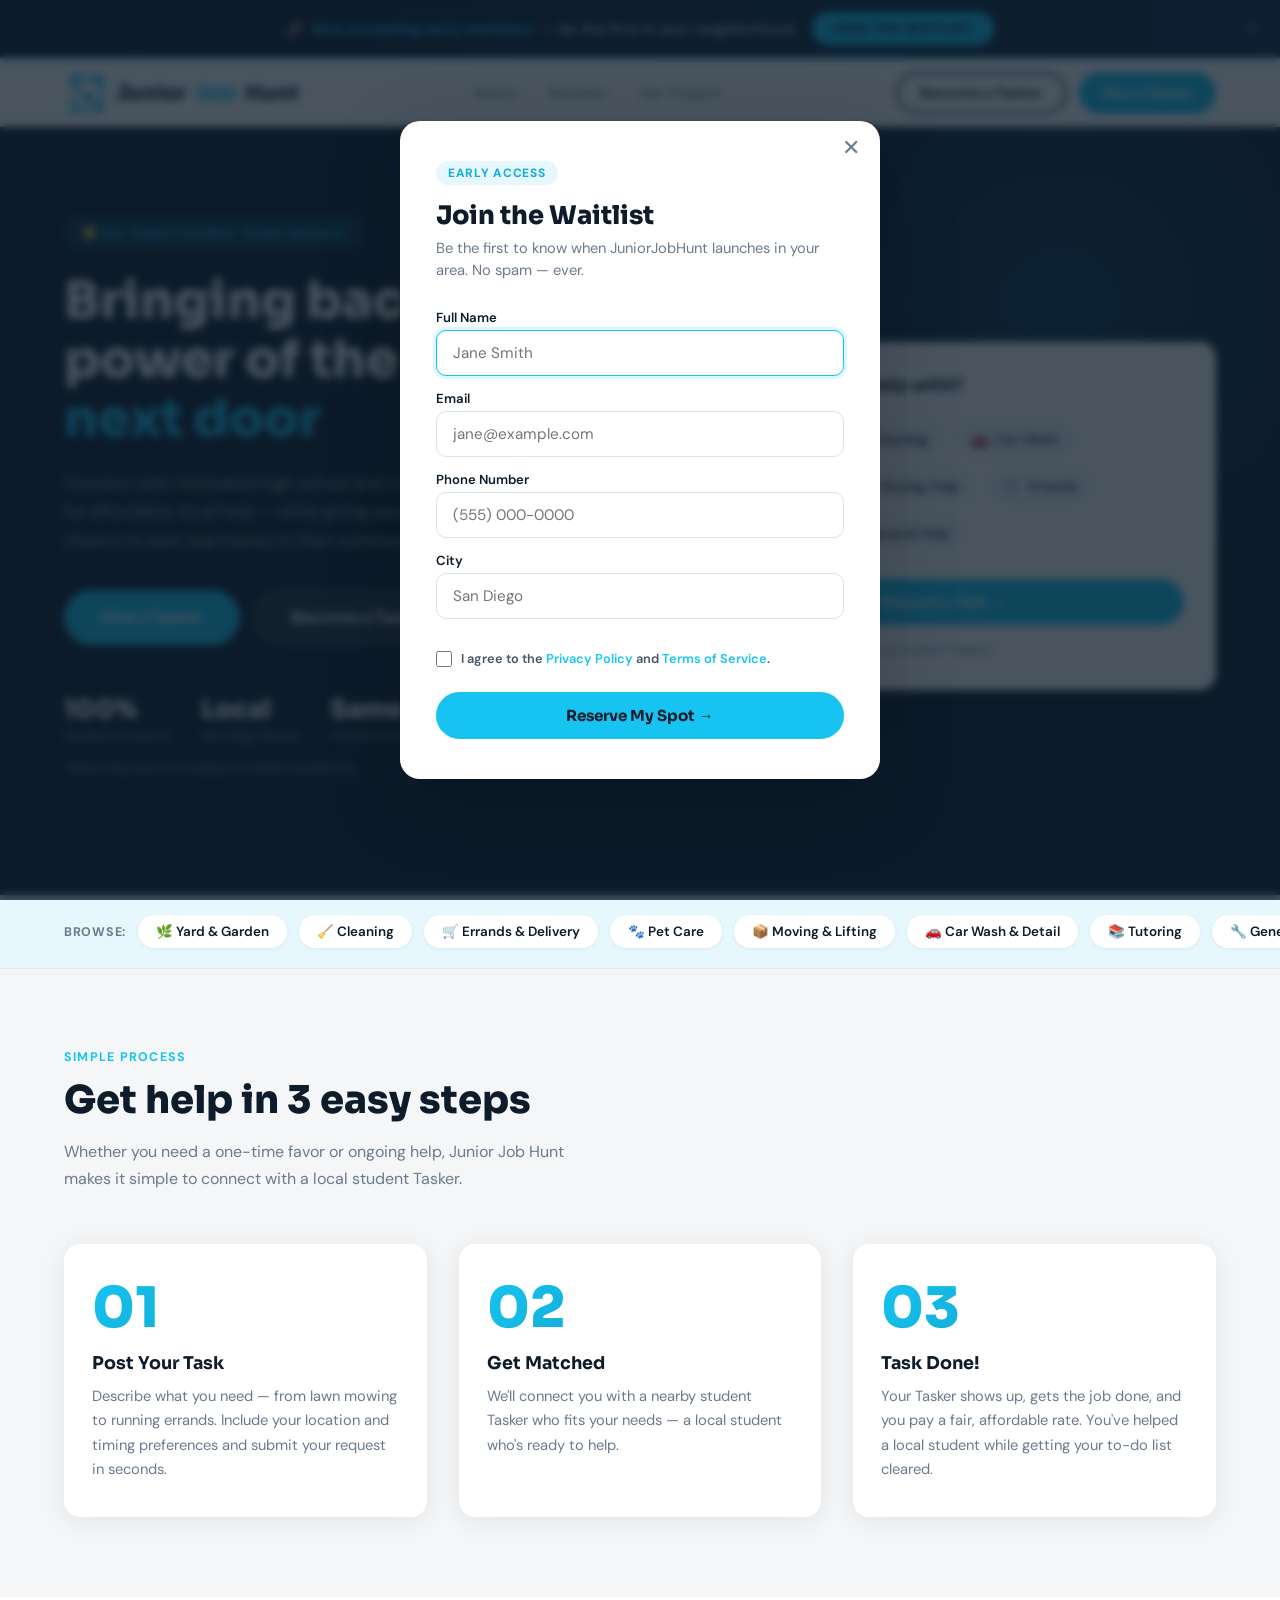
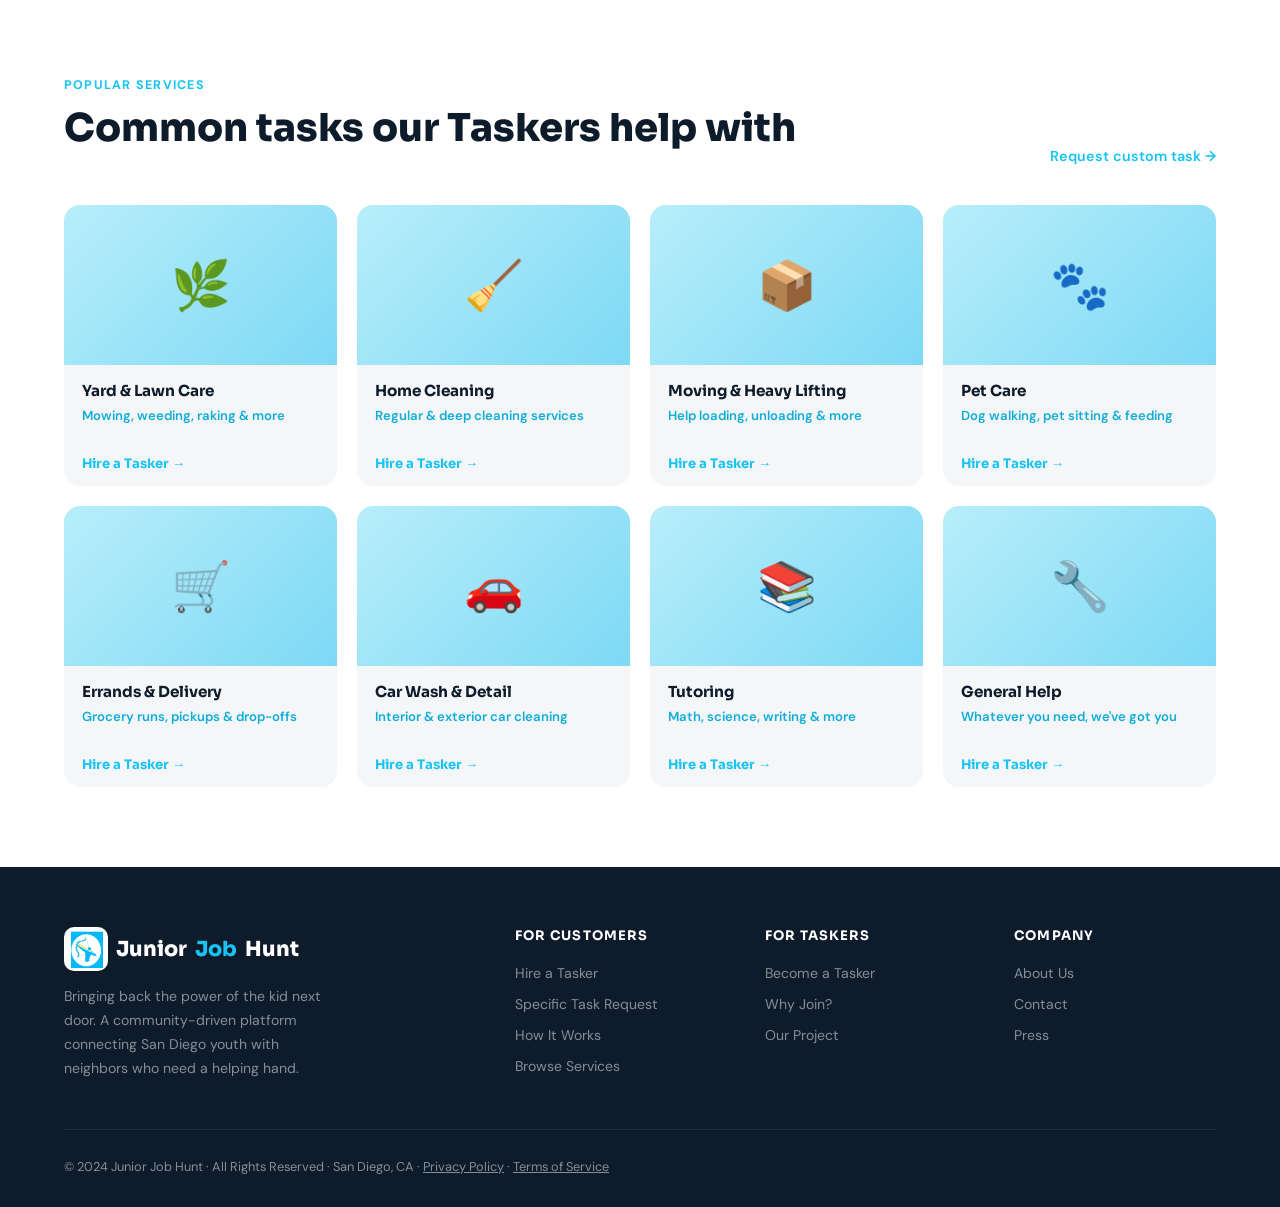
==== commit 6e14e785: "Harden tasker + customer Workers against abuse - Rate limiting (5/IP/day via KV) on both Workers — p" ====
--- a/index.html
+++ b/index.html
@@ -16,11 +16,14 @@
 <meta property="og:title" content="Junior Job Hunt – Your Neighbor, Your Tasker">
 <meta property="og:description" content="Junior Job Hunt connects San Diego neighbors with motivated local student Taskers for everyday help — yard work, cleaning, pet care, tutoring, errands and more. Local, same-day, student-powered.">
 <meta property="og:url" content="https://juniorjobhunt.com/">
-<meta property="og:image" content="https://juniorjobhunt.com/images/img-0.png">
-<meta name="twitter:card" content="summary">
+<meta property="og:image" content="https://juniorjobhunt.com/images/og-image.png">
+<meta property="og:image:width" content="1200">
+<meta property="og:image:height" content="630">
+<meta property="og:image:alt" content="Junior Job Hunt — bringing back the power of the kid next door">
+<meta name="twitter:card" content="summary_large_image">
 <meta name="twitter:title" content="Junior Job Hunt – Your Neighbor, Your Tasker">
 <meta name="twitter:description" content="Junior Job Hunt connects San Diego neighbors with motivated local student Taskers for everyday help — yard work, cleaning, pet care, tutoring, errands and more. Local, same-day, student-powered.">
-<meta name="twitter:image" content="https://juniorjobhunt.com/images/img-0.png">
+<meta name="twitter:image" content="https://juniorjobhunt.com/images/og-image.png">
 <title>Junior Job Hunt – Your Neighbor, Your Tasker</title>
 <link href="https://fonts.googleapis.com/css2?family=Sora:wght@400;500;600;700;800&family=DM+Sans:wght@400;500&display=swap" rel="stylesheet">
 <style>
@@ -692,6 +695,7 @@
 <script type="application/ld+json">{"@context":"https://schema.org","@type":"Organization","name":"Junior Job Hunt","url":"https://juniorjobhunt.com","logo":"https://juniorjobhunt.com/images/img-0.png","description":"Junior Job Hunt connects San Diego neighbors with local student Taskers for everyday help.","areaServed":"San Diego, CA","email":"outreach@juniorjobhunt.com"}</script>
 </head>
 <body>
+<a href="#main-content" class="skip-to-content" style="position:absolute;left:-9999px;top:0;z-index:2000;background:#17C3F0;color:#fff;padding:10px 18px;border-radius:0 0 10px 0;font-family:'Sora',sans-serif;font-weight:700;text-decoration:none;" onfocus="this.style.left='0'" onblur="this.style.left='-9999px'">Skip to content</a>
 
 <!-- WAITLIST BANNER -->
 <div class="waitlist-banner" id="waitlistBanner">
@@ -756,6 +760,7 @@
     <a href="#" class="btn btn-primary" onclick="openModal('customer');return false;">Hire a Tasker</a>
   </div>
 </nav>
+<main id="main-content" tabindex="-1">
 
 <!-- HERO -->
 <section class="hero">
@@ -923,6 +928,7 @@
 
 
 <!-- FOOTER -->
+</main>
 <footer>
   <div class="footer-grid">
     <div class="footer-brand">
@@ -961,7 +967,7 @@
 </footer>
 
 
-<script src="scripts.js" defer></script>
+<script src="scripts.js?v=4" defer></script>
 
 <!-- MODAL OVERLAY -->
 <div id="modal-overlay" onclick="closeModal()" style="display:none;position:fixed;inset:0;background:rgba(0,0,0,0.6);z-index:999;backdrop-filter:blur(4px);transition:opacity 0.2s;"></div>
@@ -975,6 +981,10 @@
     <p style="color:rgba(255,255,255,0.5);font-size:0.88rem;margin-top:6px;">Fill in your info and we'll reach out when a task matches your skills.</p>
   </div>
   <form id="form-tasker" onsubmit="submitTasker(event)" style="padding:28px 32px;">
+    <div aria-hidden="true" style="position:absolute;left:-9999px;top:-9999px;width:1px;height:1px;overflow:hidden;">
+      <input type="text" name="website" tabindex="-1" autocomplete="off">
+      <input type="text" name="address" tabindex="-1" autocomplete="off">
+    </div>
     <div style="display:grid;grid-template-columns:1fr 1fr;gap:16px;">
       <div style="display:flex;flex-direction:column;gap:5px;">
         <label style="font-size:0.79rem;font-weight:700;color:#0d1b2a;">Full Name *</label>
@@ -1041,6 +1051,10 @@
     <p style="color:rgba(255,255,255,0.5);font-size:0.88rem;margin-top:6px;">Tell us what you need and we'll match you with the perfect local Tasker.</p>
   </div>
   <form id="form-customer" onsubmit="submitCustomer(event)" style="padding:28px 32px;">
+    <div aria-hidden="true" style="position:absolute;left:-9999px;top:-9999px;width:1px;height:1px;overflow:hidden;">
+      <input type="text" name="website" tabindex="-1" autocomplete="off">
+      <input type="text" name="address" tabindex="-1" autocomplete="off">
+    </div>
     <div style="display:grid;grid-template-columns:1fr 1fr;gap:16px;">
       <div style="display:flex;flex-direction:column;gap:5px;">
         <label style="font-size:0.79rem;font-weight:700;color:#0d1b2a;">Full Name *</label>
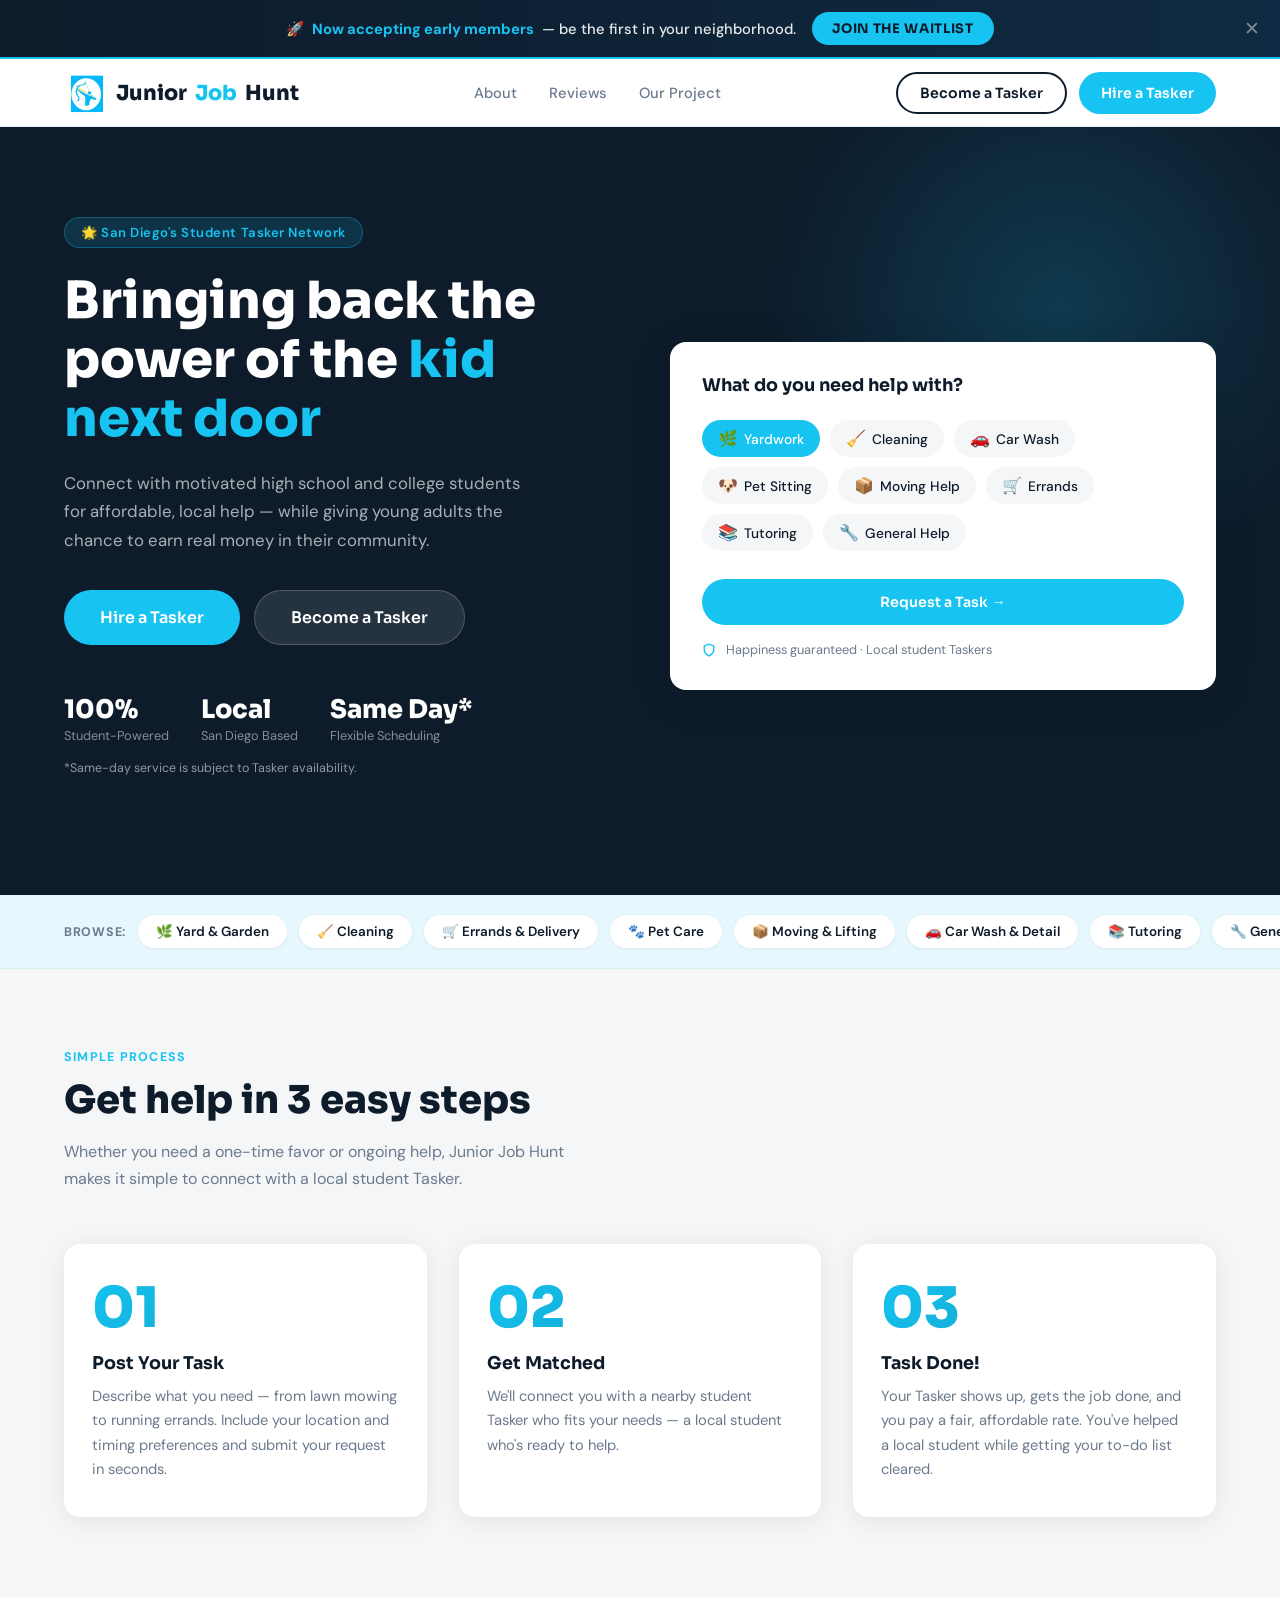
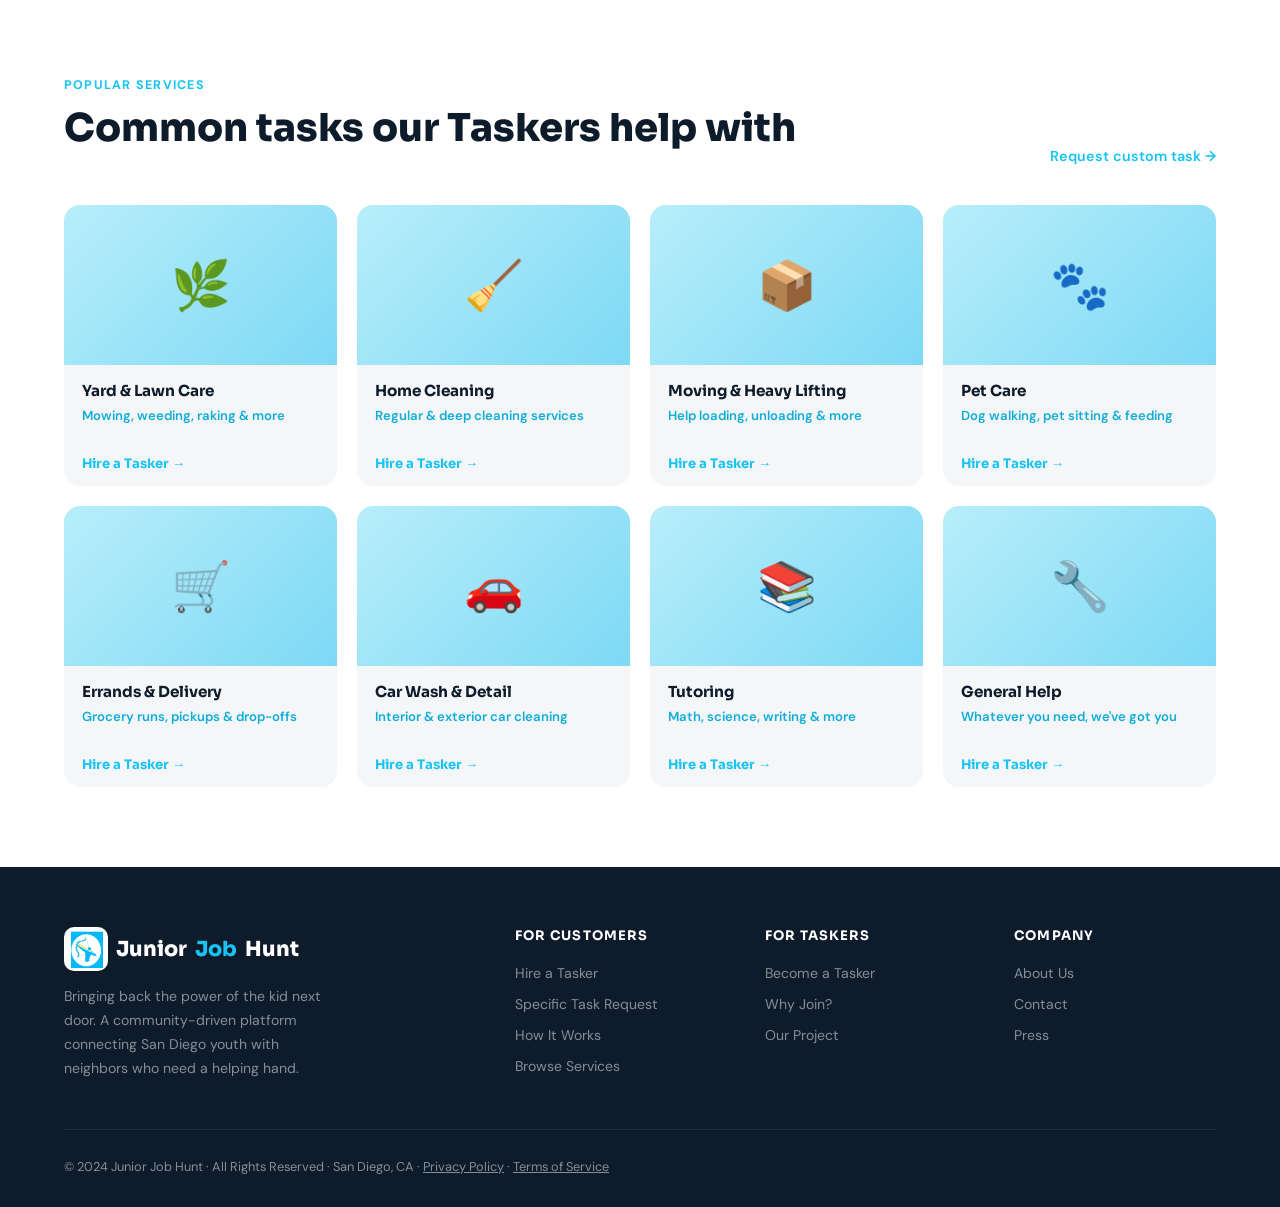
==== commit 1d14ec0e: "Serve form endpoints from api.juniorjobhunt.com - scripts.js now posts to https://api.juniorjobhunt." ====
--- a/index.html
+++ b/index.html
@@ -731,8 +731,8 @@
         </div>
         <!-- Honeypot — hidden from real users, filled by bots -->
         <div class="wl-honeypot" aria-hidden="true">
-          <input type="text" name="website" tabindex="-1" autocomplete="off">
-          <input type="text" name="address" tabindex="-1" autocomplete="off">
+          <input type="text" name="jjh_hp_1" tabindex="-1" autocomplete="off" aria-hidden="true">
+          <input type="text" name="jjh_hp_2" tabindex="-1" autocomplete="off" aria-hidden="true">
         </div>
         <label style="display:flex;align-items:flex-start;gap:9px;margin-top:16px;font-size:0.8rem;color:#475569;line-height:1.5;cursor:pointer;"><input type="checkbox" name="consent" required style="margin-top:2px;width:16px;height:16px;flex-shrink:0;accent-color:#17C3F0;cursor:pointer;"><span>I agree to the <a href="privacy.html" target="_blank" style="color:#17C3F0;font-weight:600;text-decoration:none;">Privacy Policy</a> and <a href="terms.html" target="_blank" style="color:#17C3F0;font-weight:600;text-decoration:none;">Terms of Service</a>.</span></label>
         <p class="wl-error" id="wlError"></p>
@@ -967,7 +967,7 @@
 </footer>
 
 
-<script src="scripts.js?v=4" defer></script>
+<script src="scripts.js?v=6" defer></script>
 
 <!-- MODAL OVERLAY -->
 <div id="modal-overlay" onclick="closeModal()" style="display:none;position:fixed;inset:0;background:rgba(0,0,0,0.6);z-index:999;backdrop-filter:blur(4px);transition:opacity 0.2s;"></div>
@@ -982,8 +982,8 @@
   </div>
   <form id="form-tasker" onsubmit="submitTasker(event)" style="padding:28px 32px;">
     <div aria-hidden="true" style="position:absolute;left:-9999px;top:-9999px;width:1px;height:1px;overflow:hidden;">
-      <input type="text" name="website" tabindex="-1" autocomplete="off">
-      <input type="text" name="address" tabindex="-1" autocomplete="off">
+      <input type="text" name="jjh_hp_1" tabindex="-1" autocomplete="off" aria-hidden="true">
+      <input type="text" name="jjh_hp_2" tabindex="-1" autocomplete="off" aria-hidden="true">
     </div>
     <div style="display:grid;grid-template-columns:1fr 1fr;gap:16px;">
       <div style="display:flex;flex-direction:column;gap:5px;">
@@ -1052,8 +1052,8 @@
   </div>
   <form id="form-customer" onsubmit="submitCustomer(event)" style="padding:28px 32px;">
     <div aria-hidden="true" style="position:absolute;left:-9999px;top:-9999px;width:1px;height:1px;overflow:hidden;">
-      <input type="text" name="website" tabindex="-1" autocomplete="off">
-      <input type="text" name="address" tabindex="-1" autocomplete="off">
+      <input type="text" name="jjh_hp_1" tabindex="-1" autocomplete="off" aria-hidden="true">
+      <input type="text" name="jjh_hp_2" tabindex="-1" autocomplete="off" aria-hidden="true">
     </div>
     <div style="display:grid;grid-template-columns:1fr 1fr;gap:16px;">
       <div style="display:flex;flex-direction:column;gap:5px;">
